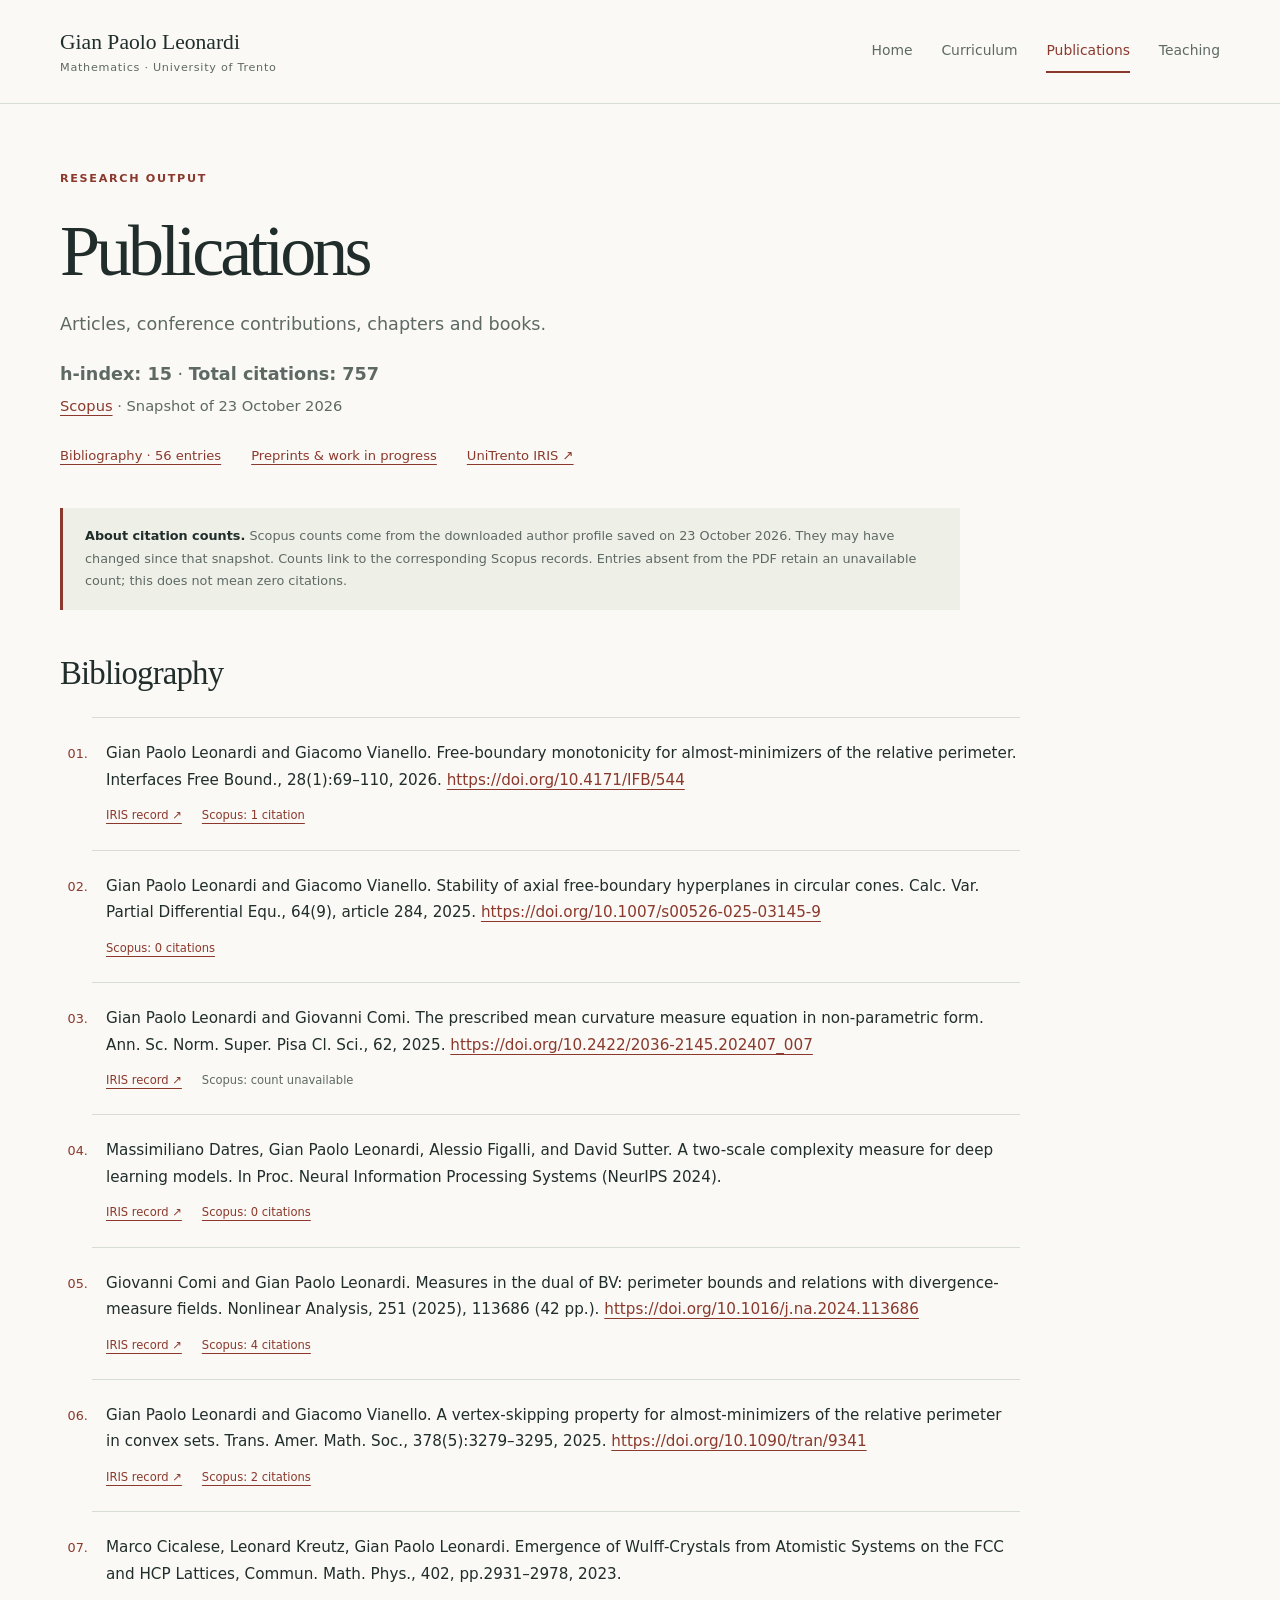
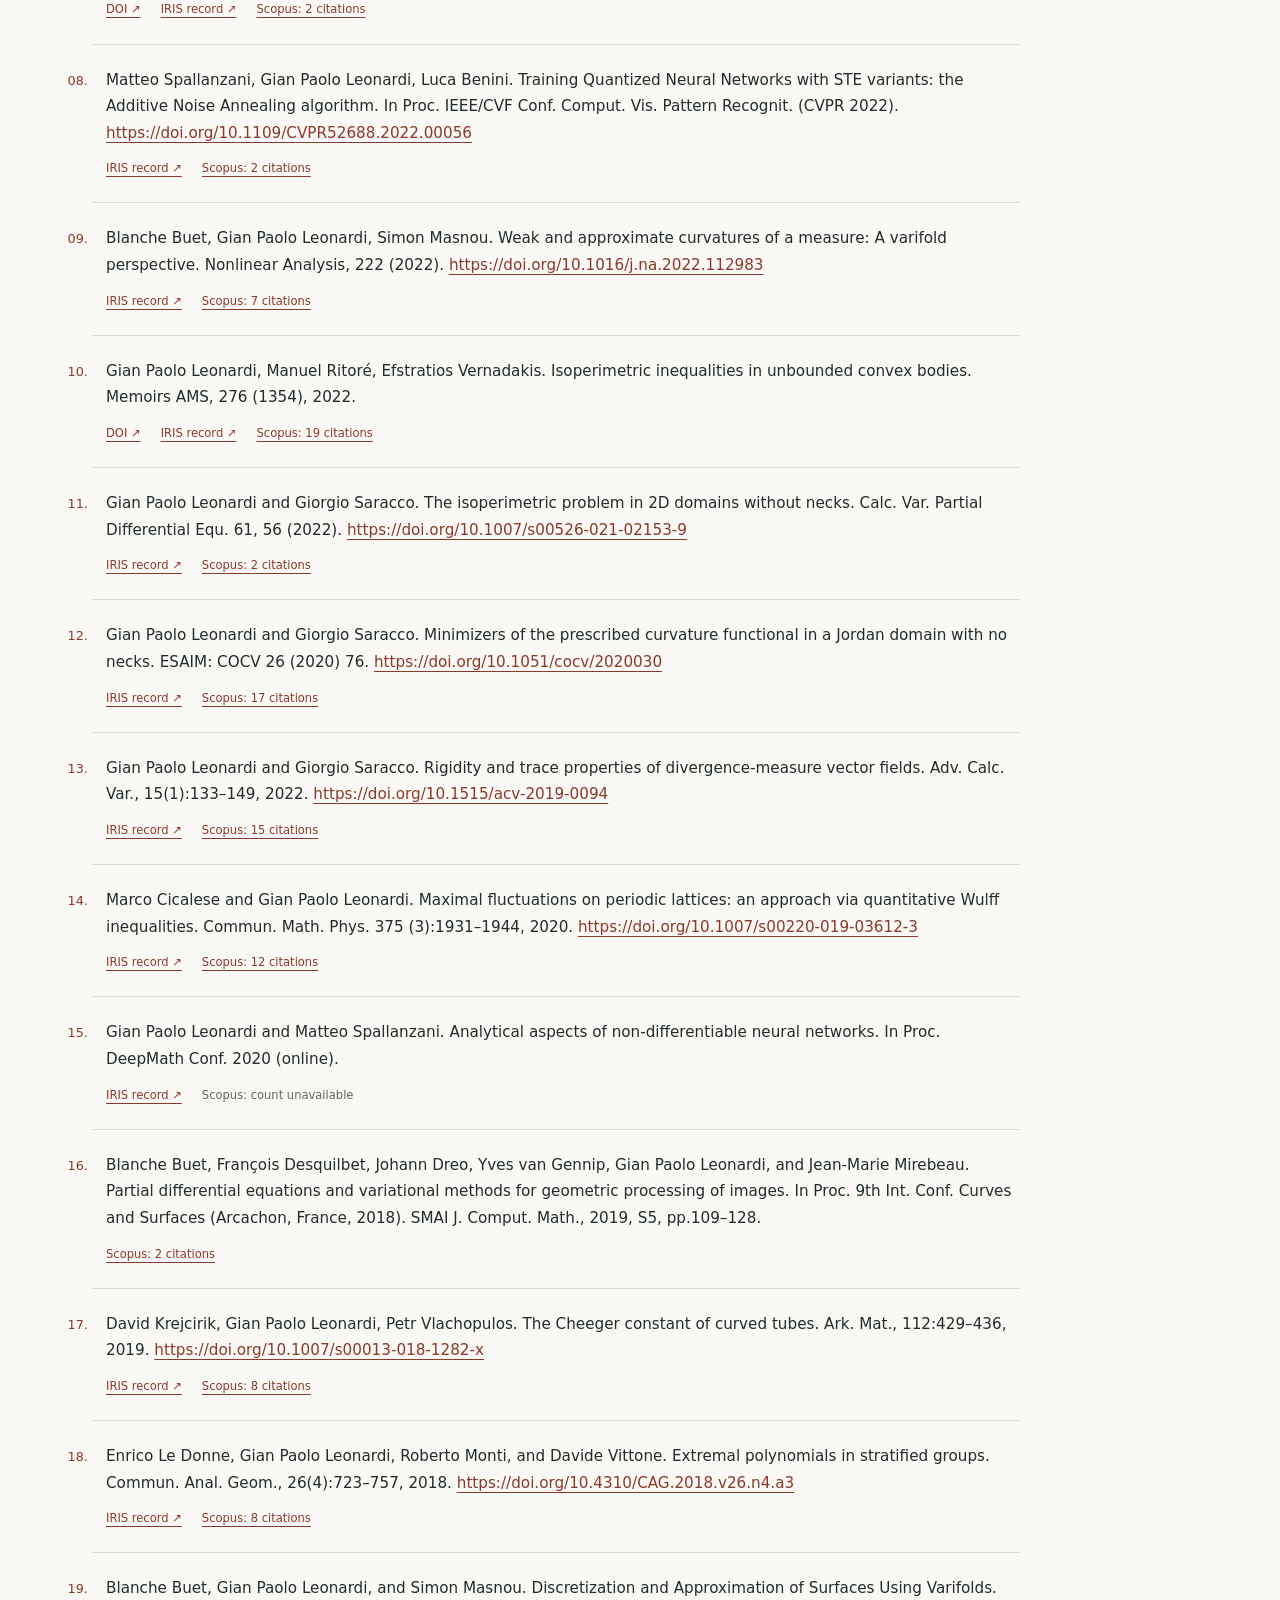
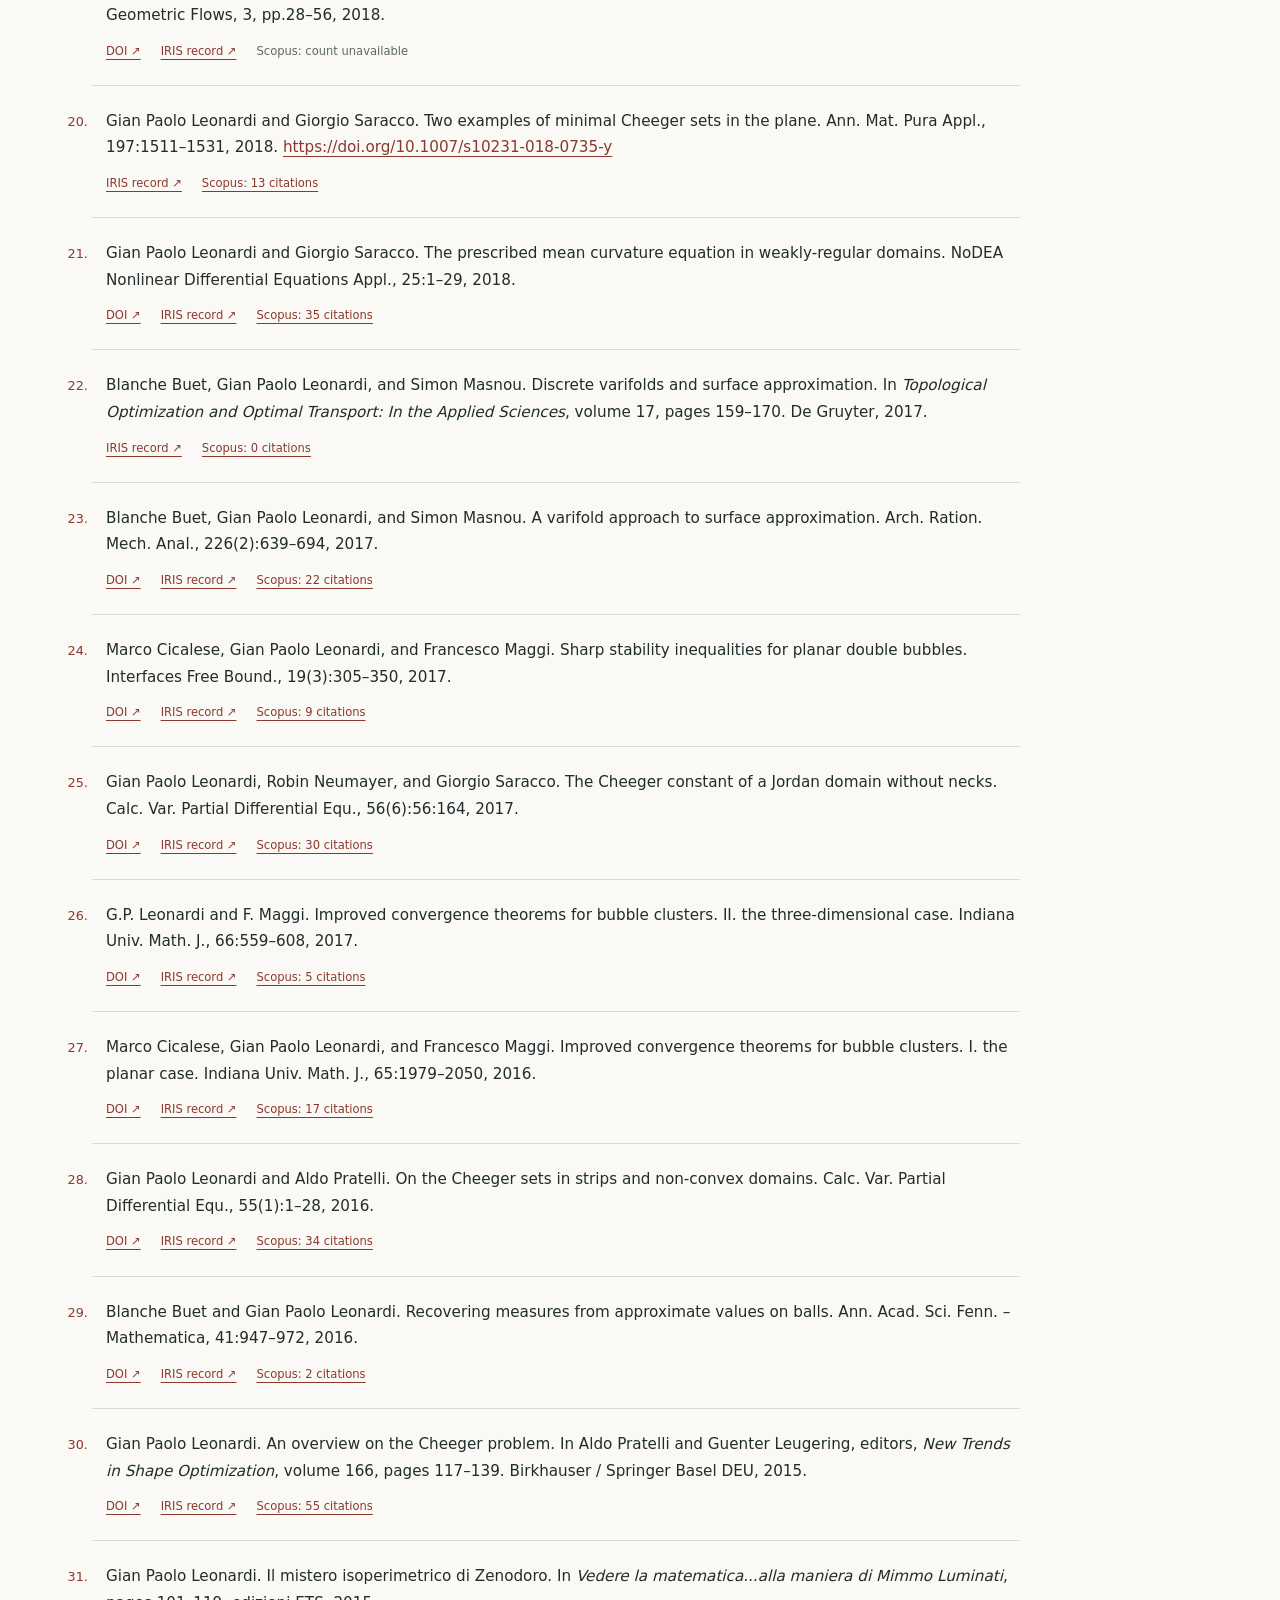
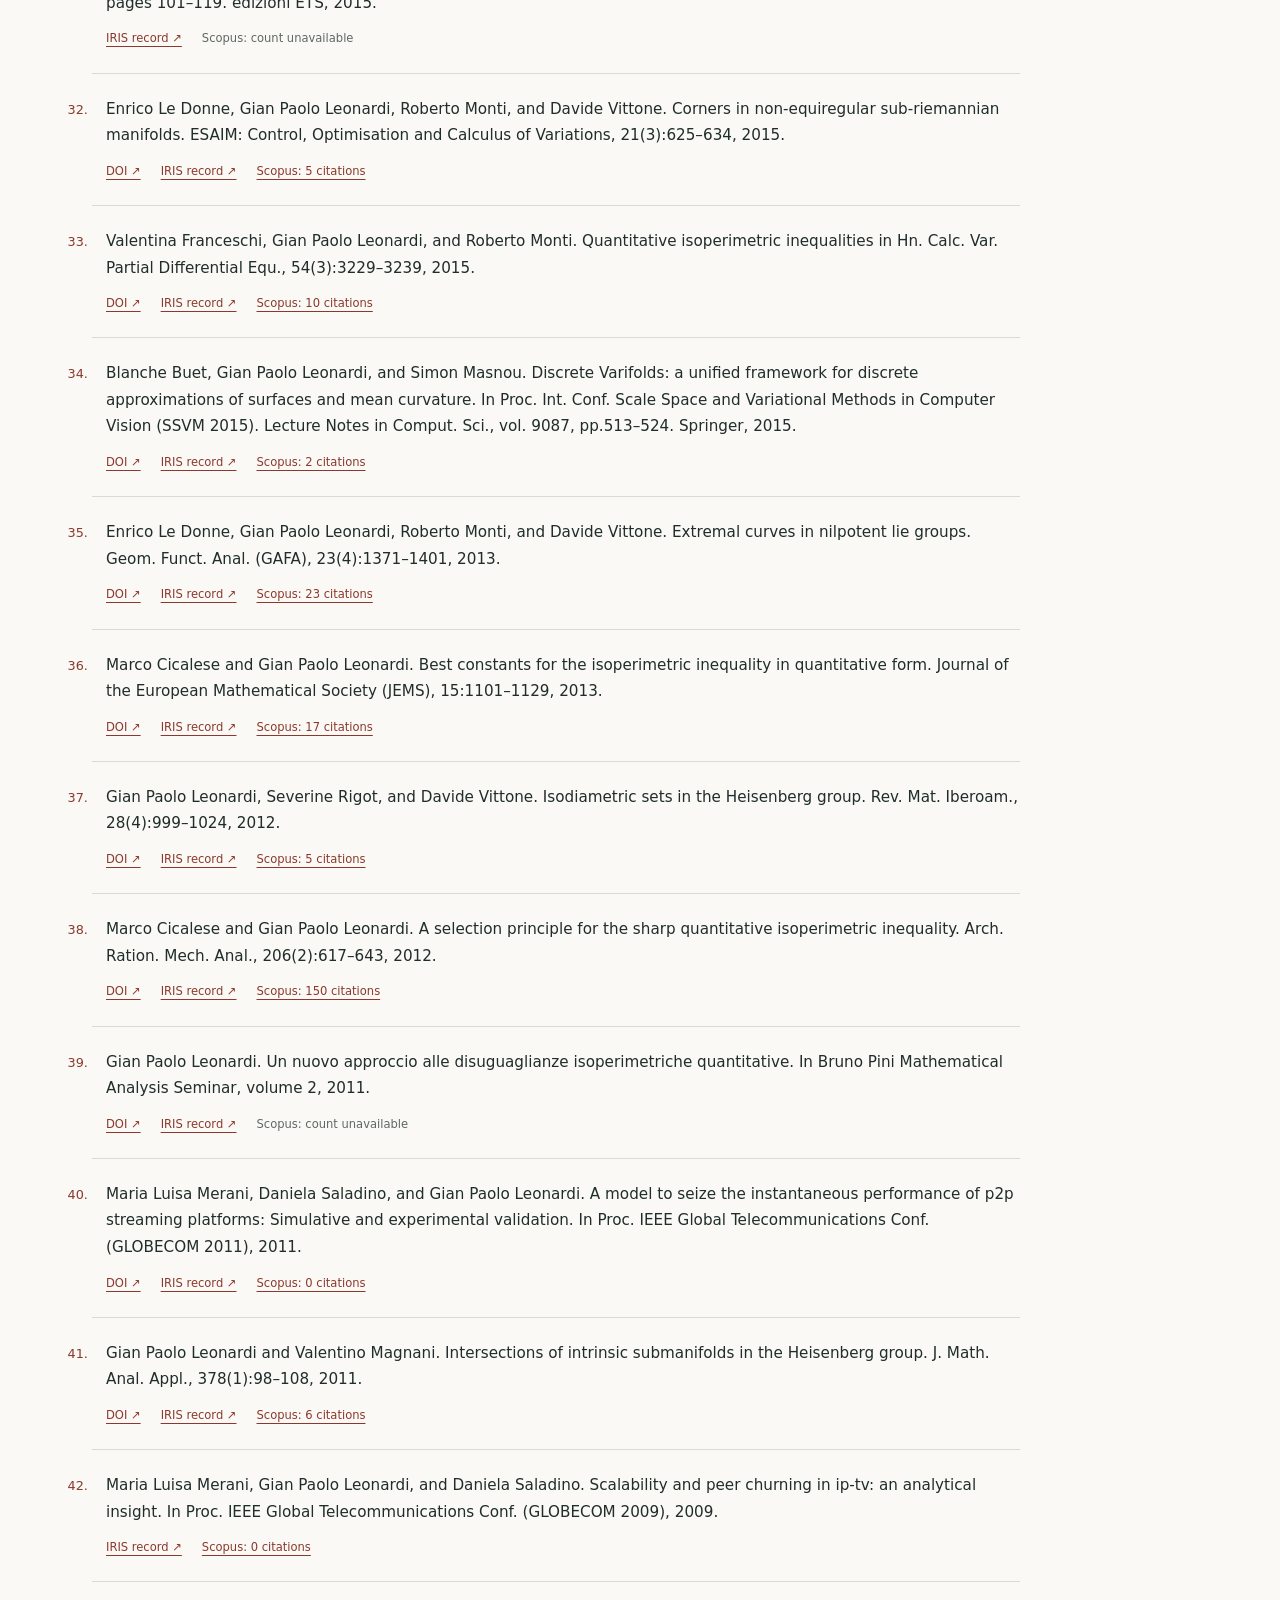
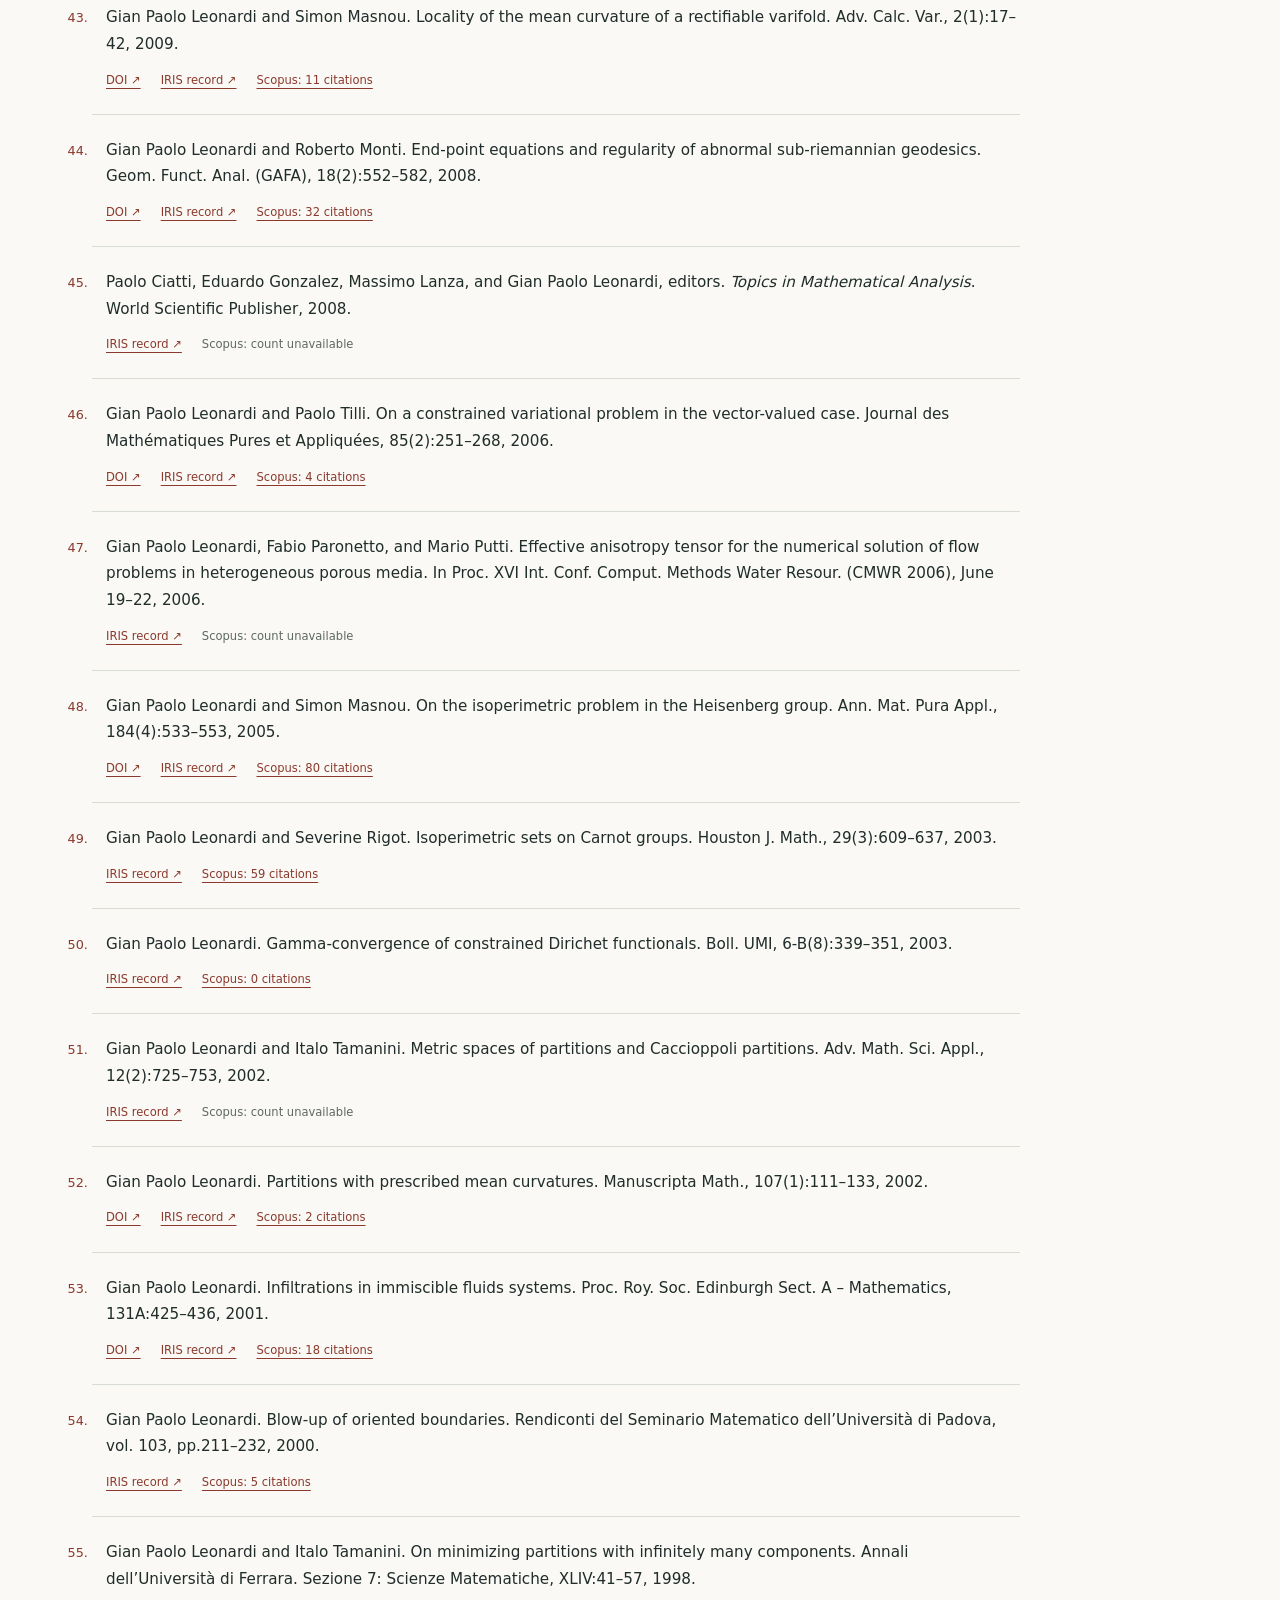
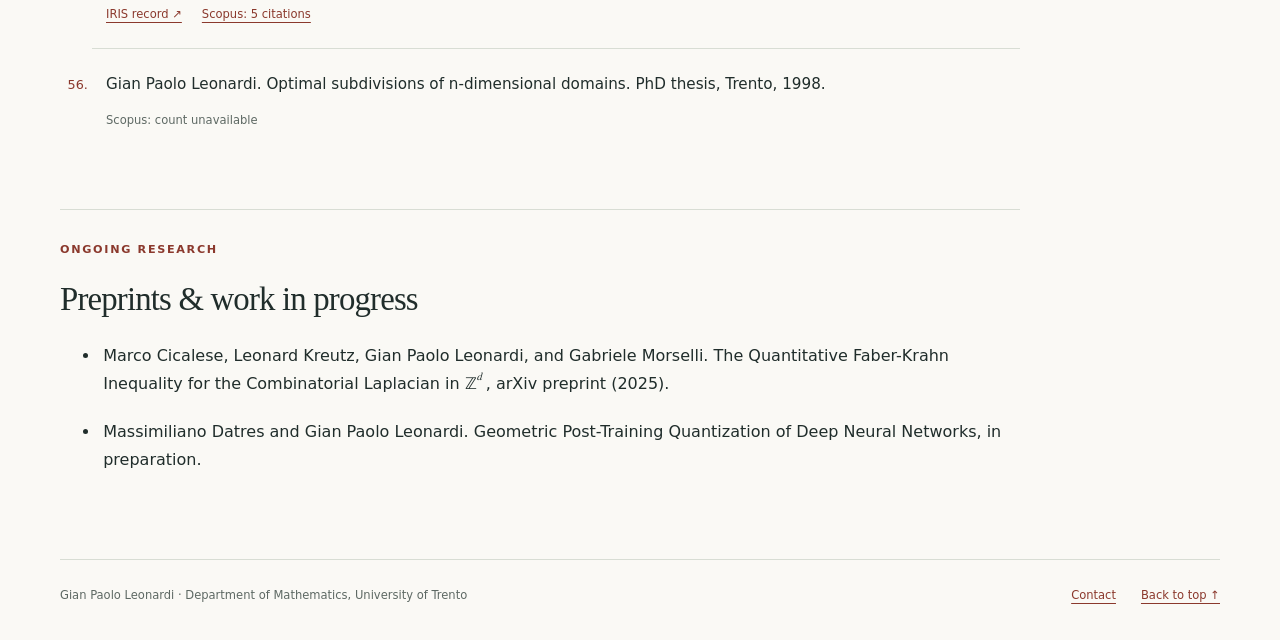
==== publications.html @ ac0cd61b "Publish personal website" ====
<!DOCTYPE html>
<!-- Generated by scripts/generate_publications.py; edit data/publications.json or templates/publications.html. -->
<html lang="en">
<head>
  <meta charset="utf-8">
  <meta name="viewport" content="width=device-width, initial-scale=1">
  <meta name="description" content="Publications and preprints by Gian Paolo Leonardi, with DOI links and the Scopus citation snapshot of 23 October 2026.">
  <meta name="author" content="Gian Paolo Leonardi">
  <meta name="color-scheme" content="light">
  <title>Publications · Gian Paolo Leonardi</title>
  <link rel="stylesheet" href="styles.css">
</head>
<body>
<a class="skip-link" href="#main">Skip to content</a>
<header class="site-header"><div class="container header-inner">
  <a class="wordmark" href="index.html">Gian Paolo Leonardi<span>Mathematics · University of Trento</span></a>
  <nav aria-label="Main navigation"><a href="index.html">Home</a><a href="curriculum.html">Curriculum</a><a href="publications.html" aria-current="page">Publications</a><a href="teaching.html">Teaching</a></nav>
</div></header>
<main id="main" class="container">
<div class="page-heading"><p class="eyebrow">Research output</p><h1>Publications</h1><p class="lede">Articles, conference contributions, chapters and books.</p>
<p class="lede"><strong>h-index: 15</strong> · <strong>Total citations: 757</strong><br><small><a href="https://www.scopus.com/authid/detail.uri?authorId=7005264399">Scopus</a> · Snapshot of 23 October 2026</small></p>
<div class="inline-links"><a href="#bibliography">Bibliography · 56 entries</a><a href="#preprints">Preprints &amp; work in progress</a><a href="https://iris.unitn.it/cris/rp/rp02219">UniTrento IRIS ↗</a></div></div>
<aside class="source-note"><strong>About citation counts.</strong> Scopus counts come from the downloaded author profile saved on 23 October 2026. They may have changed since that snapshot. Counts link to the corresponding Scopus records. Entries absent from the PDF retain an unavailable count; this does not mean zero citations. 
<!--  <a href="data/publications.json" download>Download the publication archive</a> · <a href="data/scopus_author_7005264399_2026-10-23.json" download>Scopus source archive</a>.-->
</aside>
<section id="bibliography" aria-labelledby="bibliography-title"><h2 id="bibliography-title">Bibliography</h2><ol class="publications">
<li id="publication-1"><p>Gian Paolo Leonardi and Giacomo Vianello. Free-boundary monotonicity for almost-minimizers of the relative perimeter. Interfaces Free Bound., 28(1):69–110, 2026. <a href="https://doi.org/10.4171/IFB/544" class="uri">https://doi.org/10.4171/IFB/544</a></p>
<div class="publication-meta"><a href="https://iris.unitn.it/handle/11572/476597">IRIS record ↗</a> <a href="https://www.scopus.com/pages/publications/105051753095?origin=resultslist" title="Scopus: 1 citation · Scopus PDF snapshot 23 October 2026">Scopus: 1 citation</a></div></li>
<li id="publication-56"><p>Gian Paolo Leonardi and Giacomo Vianello. Stability of axial free-boundary hyperplanes in circular cones. Calc. Var. Partial Differential Equ., 64(9), article 284, 2025. <a href="https://doi.org/10.1007/s00526-025-03145-9" class="uri">https://doi.org/10.1007/s00526-025-03145-9</a></p>
<div class="publication-meta"><a href="https://www.scopus.com/pages/publications/105018685605?origin=resultslist" title="Scopus: 0 citations · Scopus PDF snapshot 23 October 2026">Scopus: 0 citations</a></div></li>
<li id="publication-2"><p>Gian Paolo Leonardi and Giovanni Comi. The prescribed mean curvature measure equation in non-parametric form. Ann. Sc. Norm. Super. Pisa Cl. Sci., 62, 2025. <a href="https://doi.org/10.2422/2036-2145.202407_007" class="uri">https://doi.org/10.2422/2036-2145.202407_007</a></p>
<div class="publication-meta"><a href="https://iris.unitn.it/handle/11572/476595">IRIS record ↗</a> <span title="Scopus: count unavailable · Not listed in the Scopus PDF snapshot of 23 October 2026">Scopus: count unavailable</span></div></li>
<li id="publication-3"><p>Massimiliano Datres, Gian Paolo Leonardi, Alessio Figalli, and David Sutter. A two-scale complexity measure for deep learning models. In Proc. Neural Information Processing Systems (NeurIPS 2024).</p>
<div class="publication-meta"><a href="https://iris.unitn.it/handle/11572/454511">IRIS record ↗</a> <a href="https://www.scopus.com/pages/publications/105000499052?origin=resultslist" title="Scopus: 0 citations · Scopus PDF snapshot 23 October 2026">Scopus: 0 citations</a></div></li>
<li id="publication-4"><p>Giovanni Comi and Gian Paolo Leonardi. Measures in the dual of BV: perimeter bounds and relations with divergence-measure fields. Nonlinear Analysis, 251 (2025), 113686 (42 pp.). <a href="https://doi.org/10.1016/j.na.2024.113686" class="uri">https://doi.org/10.1016/j.na.2024.113686</a></p>
<div class="publication-meta"><a href="https://iris.unitn.it/handle/11572/467555">IRIS record ↗</a> <a href="https://www.scopus.com/pages/publications/85208091529?origin=resultslist" title="Scopus: 4 citations · Scopus PDF snapshot 23 October 2026">Scopus: 4 citations</a></div></li>
<li id="publication-5"><p>Gian Paolo Leonardi and Giacomo Vianello. A vertex-skipping property for almost-minimizers of the relative perimeter in convex sets. Trans. Amer. Math. Soc., 378(5):3279–3295, 2025. <a href="https://doi.org/10.1090/tran/9341" class="uri">https://doi.org/10.1090/tran/9341</a></p>
<div class="publication-meta"><a href="https://iris.unitn.it/handle/11572/441631">IRIS record ↗</a> <a href="https://www.scopus.com/pages/publications/105005767044?origin=resultslist" title="Scopus: 2 citations · Scopus PDF snapshot 23 October 2026">Scopus: 2 citations</a></div></li>
<li id="publication-6"><p>Marco Cicalese, Leonard Kreutz, Gian Paolo Leonardi. Emergence of Wulff-Crystals from Atomistic Systems on the FCC and HCP Lattices, Commun. Math. Phys., 402, pp.2931–2978, 2023.</p>
<div class="publication-meta"><a href="https://doi.org/10.1007/s00220-023-04788-5">DOI ↗</a> <a href="https://iris.unitn.it/handle/11572/395629">IRIS record ↗</a> <a href="https://www.scopus.com/pages/publications/85164349734?origin=resultslist" title="Scopus: 2 citations · Scopus PDF snapshot 23 October 2026">Scopus: 2 citations</a></div></li>
<li id="publication-7"><p>Matteo Spallanzani, Gian Paolo Leonardi, Luca Benini. Training Quantized Neural Networks with STE variants: the Additive Noise Annealing algorithm. In Proc. IEEE/CVF Conf. Comput. Vis. Pattern Recognit. (CVPR 2022). <a href="https://doi.org/10.1109/CVPR52688.2022.00056" class="uri">https://doi.org/10.1109/CVPR52688.2022.00056</a></p>
<div class="publication-meta"><a href="https://iris.unitn.it/handle/11572/400932">IRIS record ↗</a> <a href="https://www.scopus.com/pages/publications/85143503463?origin=resultslist" title="Scopus: 2 citations · Scopus PDF snapshot 23 October 2026">Scopus: 2 citations</a></div></li>
<li id="publication-8"><p>Blanche Buet, Gian Paolo Leonardi, Simon Masnou. Weak and approximate curvatures of a measure: A varifold perspective. Nonlinear Analysis, 222 (2022). <a href="https://doi.org/10.1016/j.na.2022.112983" class="uri">https://doi.org/10.1016/j.na.2022.112983</a></p>
<div class="publication-meta"><a href="https://iris.unitn.it/handle/11572/356901">IRIS record ↗</a> <a href="https://www.scopus.com/pages/publications/85131137603?origin=resultslist" title="Scopus: 7 citations · Scopus PDF snapshot 23 October 2026">Scopus: 7 citations</a></div></li>
<li id="publication-9"><p>Gian Paolo Leonardi, Manuel Ritoré, Efstratios Vernadakis. Isoperimetric inequalities in unbounded convex bodies. Memoirs AMS, 276 (1354), 2022.</p>
<div class="publication-meta"><a href="https://doi.org/10.1090/memo/1354">DOI ↗</a> <a href="https://iris.unitn.it/handle/11572/236294">IRIS record ↗</a> <a href="https://www.scopus.com/pages/publications/85127949389?origin=resultslist" title="Scopus: 19 citations · Scopus PDF snapshot 23 October 2026">Scopus: 19 citations</a></div></li>
<li id="publication-10"><p>Gian Paolo Leonardi and Giorgio Saracco. The isoperimetric problem in 2D domains without necks. Calc. Var. Partial Differential Equ. 61, 56 (2022). <a href="https://doi.org/10.1007/s00526-021-02153-9" class="uri">https://doi.org/10.1007/s00526-021-02153-9</a></p>
<div class="publication-meta"><a href="https://iris.unitn.it/handle/11572/330554">IRIS record ↗</a> <a href="https://www.scopus.com/pages/publications/85124415489?origin=resultslist" title="Scopus: 2 citations · Scopus PDF snapshot 23 October 2026">Scopus: 2 citations</a></div></li>
<li id="publication-11"><p>Gian Paolo Leonardi and Giorgio Saracco. Minimizers of the prescribed curvature functional in a Jordan domain with no necks. ESAIM: COCV 26 (2020) 76. <a href="https://doi.org/10.1051/cocv/2020030" class="uri">https://doi.org/10.1051/cocv/2020030</a></p>
<div class="publication-meta"><a href="https://iris.unitn.it/handle/11572/279463">IRIS record ↗</a> <a href="https://www.scopus.com/pages/publications/85095601932?origin=resultslist" title="Scopus: 17 citations · Scopus PDF snapshot 23 October 2026">Scopus: 17 citations</a></div></li>
<li id="publication-12"><p>Gian Paolo Leonardi and Giorgio Saracco. Rigidity and trace properties of divergence-measure vector fields. Adv. Calc. Var., 15(1):133–149, 2022. <a href="https://doi.org/10.1515/acv-2019-0094" class="uri">https://doi.org/10.1515/acv-2019-0094</a></p>
<div class="publication-meta"><a href="https://iris.unitn.it/handle/11572/279461">IRIS record ↗</a> <a href="https://www.scopus.com/pages/publications/85143842322?origin=resultslist" title="Scopus: 15 citations · Scopus PDF snapshot 23 October 2026">Scopus: 15 citations</a></div></li>
<li id="publication-13"><p>Marco Cicalese and Gian Paolo Leonardi. Maximal fluctuations on periodic lattices: an approach via quantitative Wulff inequalities. Commun. Math. Phys. 375 (3):1931–1944, 2020. <a href="https://doi.org/10.1007/s00220-019-03612-3" class="uri">https://doi.org/10.1007/s00220-019-03612-3</a></p>
<div class="publication-meta"><a href="https://iris.unitn.it/handle/11572/236296">IRIS record ↗</a> <a href="https://www.scopus.com/pages/publications/85074861541?origin=resultslist" title="Scopus: 12 citations · Scopus PDF snapshot 23 October 2026">Scopus: 12 citations</a></div></li>
<li id="publication-14"><p>Gian Paolo Leonardi and Matteo Spallanzani. Analytical aspects of non-differentiable neural networks. In Proc. DeepMath Conf. 2020 (online).</p>
<div class="publication-meta"><a href="https://iris.unitn.it/handle/11572/279465">IRIS record ↗</a> <span title="Scopus: count unavailable · Not listed in the Scopus PDF snapshot of 23 October 2026">Scopus: count unavailable</span></div></li>
<li id="publication-15"><p>Blanche Buet, François Desquilbet, Johann Dreo, Yves van Gennip, Gian Paolo Leonardi, and Jean-Marie Mirebeau. Partial differential equations and variational methods for geometric processing of images. In Proc. 9th Int. Conf. Curves and Surfaces (Arcachon, France, 2018). SMAI J. Comput. Math., 2019, S5, pp.109–128.</p>
<div class="publication-meta"><a href="https://www.scopus.com/pages/publications/85128824620?origin=resultslist" title="Scopus: 2 citations · Scopus PDF snapshot 23 October 2026">Scopus: 2 citations</a></div></li>
<li id="publication-16"><p>David Krejcirik, Gian Paolo Leonardi, Petr Vlachopulos. The Cheeger constant of curved tubes. Ark. Mat., 112:429–436, 2019. <a href="https://doi.org/10.1007/s00013-018-1282-x" class="uri">https://doi.org/10.1007/s00013-018-1282-x</a></p>
<div class="publication-meta"><a href="https://iris.unitn.it/handle/11572/225055">IRIS record ↗</a> <a href="https://www.scopus.com/pages/publications/85060355065?origin=resultslist" title="Scopus: 8 citations · Scopus PDF snapshot 23 October 2026">Scopus: 8 citations</a></div></li>
<li id="publication-17"><p>Enrico Le Donne, Gian Paolo Leonardi, Roberto Monti, and Davide Vittone. Extremal polynomials in stratified groups. Commun. Anal. Geom., 26(4):723–757, 2018. <a href="https://doi.org/10.4310/CAG.2018.v26.n4.a3" class="uri">https://doi.org/10.4310/CAG.2018.v26.n4.a3</a></p>
<div class="publication-meta"><a href="https://iris.unitn.it/handle/11572/228712">IRIS record ↗</a> <a href="https://www.scopus.com/pages/publications/85054173522?origin=resultslist" title="Scopus: 8 citations · Scopus PDF snapshot 23 October 2026">Scopus: 8 citations</a></div></li>
<li id="publication-18"><p>Blanche Buet, Gian Paolo Leonardi, and Simon Masnou. Discretization and Approximation of Surfaces Using Varifolds. Geometric Flows, 3, pp.28–56, 2018.</p>
<div class="publication-meta"><a href="https://doi.org/10.1515/geofl-2018-0004">DOI ↗</a> <a href="https://iris.unitn.it/handle/11572/228732">IRIS record ↗</a> <span title="Scopus: count unavailable · Not listed in the Scopus PDF snapshot of 23 October 2026">Scopus: count unavailable</span></div></li>
<li id="publication-19"><p>Gian Paolo Leonardi and Giorgio Saracco. Two examples of minimal Cheeger sets in the plane. Ann. Mat. Pura Appl., 197:1511–1531, 2018. <a href="https://doi.org/10.1007/s10231-018-0735-y" class="uri">https://doi.org/10.1007/s10231-018-0735-y</a></p>
<div class="publication-meta"><a href="https://iris.unitn.it/handle/11572/228722">IRIS record ↗</a> <a href="https://www.scopus.com/pages/publications/85042492653?origin=resultslist" title="Scopus: 13 citations · Scopus PDF snapshot 23 October 2026">Scopus: 13 citations</a></div></li>
<li id="publication-20"><p>Gian Paolo Leonardi and Giorgio Saracco. The prescribed mean curvature equation in weakly-regular domains. NoDEA Nonlinear Differential Equations Appl., 25:1–29, 2018.</p>
<div class="publication-meta"><a href="https://doi.org/10.1007/s00030-018-0500-3">DOI ↗</a> <a href="https://iris.unitn.it/handle/11572/226749">IRIS record ↗</a> <a href="https://www.scopus.com/pages/publications/85042488437?origin=resultslist" title="Scopus: 35 citations · Scopus PDF snapshot 23 October 2026">Scopus: 35 citations</a></div></li>
<li id="publication-21"><p>Blanche Buet, Gian Paolo Leonardi, and Simon Masnou. Discrete varifolds and surface approximation. In <em>Topological Optimization and Optimal Transport: In the Applied Sciences</em>, volume 17, pages 159–170. De Gruyter, 2017.</p>
<div class="publication-meta"><a href="https://iris.unitn.it/handle/11572/229225">IRIS record ↗</a> <a href="https://www.scopus.com/pages/publications/85140660319?origin=resultslist" title="Scopus: 0 citations · Scopus PDF snapshot 23 October 2026">Scopus: 0 citations</a></div></li>
<li id="publication-22"><p>Blanche Buet, Gian Paolo Leonardi, and Simon Masnou. A varifold approach to surface approximation. Arch. Ration. Mech. Anal., 226(2):639–694, 2017.</p>
<div class="publication-meta"><a href="https://doi.org/10.1007/s00205-017-1141-0">DOI ↗</a> <a href="https://iris.unitn.it/handle/11572/228728">IRIS record ↗</a> <a href="https://www.scopus.com/pages/publications/85021258284?origin=resultslist" title="Scopus: 22 citations · Scopus PDF snapshot 23 October 2026">Scopus: 22 citations</a></div></li>
<li id="publication-23"><p>Marco Cicalese, Gian Paolo Leonardi, and Francesco Maggi. Sharp stability inequalities for planar double bubbles. Interfaces Free Bound., 19(3):305–350, 2017.</p>
<div class="publication-meta"><a href="https://doi.org/10.4171/IFB/384">DOI ↗</a> <a href="https://iris.unitn.it/handle/11572/229154">IRIS record ↗</a> <a href="https://www.scopus.com/pages/publications/85031503946?origin=resultslist" title="Scopus: 9 citations · Scopus PDF snapshot 23 October 2026">Scopus: 9 citations</a></div></li>
<li id="publication-24"><p>Gian Paolo Leonardi, Robin Neumayer, and Giorgio Saracco. The Cheeger constant of a Jordan domain without necks. Calc. Var. Partial Differential Equ., 56(6):56:164, 2017.</p>
<div class="publication-meta"><a href="https://doi.org/10.1007/s00526-017-1263-0">DOI ↗</a> <a href="https://iris.unitn.it/handle/11572/228716">IRIS record ↗</a> <a href="https://www.scopus.com/pages/publications/85032983291?origin=resultslist" title="Scopus: 30 citations · Scopus PDF snapshot 23 October 2026">Scopus: 30 citations</a></div></li>
<li id="publication-25"><p>G.P. Leonardi and F. Maggi. Improved convergence theorems for bubble clusters. II. the three-dimensional case. Indiana Univ. Math. J., 66:559–608, 2017.</p>
<div class="publication-meta"><a href="https://doi.org/10.1512/iumj.2017.66.6016">DOI ↗</a> <a href="https://iris.unitn.it/handle/11572/225798">IRIS record ↗</a> <a href="https://www.scopus.com/pages/publications/85027961655?origin=resultslist" title="Scopus: 5 citations · Scopus PDF snapshot 23 October 2026">Scopus: 5 citations</a></div></li>
<li id="publication-26"><p>Marco Cicalese, Gian Paolo Leonardi, and Francesco Maggi. Improved convergence theorems for bubble clusters. I. the planar case. Indiana Univ. Math. J., 65:1979–2050, 2016.</p>
<div class="publication-meta"><a href="https://doi.org/10.1512/iumj.2016.65.5932">DOI ↗</a> <a href="https://iris.unitn.it/handle/11572/228714">IRIS record ↗</a> <a href="https://www.scopus.com/pages/publications/85004008308?origin=resultslist" title="Scopus: 17 citations · Scopus PDF snapshot 23 October 2026">Scopus: 17 citations</a></div></li>
<li id="publication-27"><p>Gian Paolo Leonardi and Aldo Pratelli. On the Cheeger sets in strips and non-convex domains. Calc. Var. Partial Differential Equ., 55(1):1–28, 2016.</p>
<div class="publication-meta"><a href="https://doi.org/10.1007/s00526-016-0953-3">DOI ↗</a> <a href="https://iris.unitn.it/handle/11572/229198">IRIS record ↗</a> <a href="https://www.scopus.com/pages/publications/84955460893?origin=resultslist" title="Scopus: 34 citations · Scopus PDF snapshot 23 October 2026">Scopus: 34 citations</a></div></li>
<li id="publication-28"><p>Blanche Buet and Gian Paolo Leonardi. Recovering measures from approximate values on balls. Ann. Acad. Sci. Fenn. – Mathematica, 41:947–972, 2016.</p>
<div class="publication-meta"><a href="https://doi.org/10.5186/aasfm.2016.4160">DOI ↗</a> <a href="https://iris.unitn.it/handle/11572/229164">IRIS record ↗</a> <a href="https://www.scopus.com/pages/publications/84997335278?origin=resultslist" title="Scopus: 2 citations · Scopus PDF snapshot 23 October 2026">Scopus: 2 citations</a></div></li>
<li id="publication-29"><p>Gian Paolo Leonardi. An overview on the Cheeger problem. In Aldo Pratelli and Guenter Leugering, editors, <em>New Trends in Shape Optimization</em>, volume 166, pages 117–139. Birkhauser / Springer Basel DEU, 2015.</p>
<div class="publication-meta"><a href="https://doi.org/10.1007/978-3-319-17563-8_6">DOI ↗</a> <a href="https://iris.unitn.it/handle/11572/229192">IRIS record ↗</a> <a href="https://www.scopus.com/pages/publications/85032953791?origin=resultslist" title="Scopus: 55 citations · Scopus PDF snapshot 23 October 2026">Scopus: 55 citations</a></div></li>
<li id="publication-30"><p>Gian Paolo Leonardi. Il mistero isoperimetrico di Zenodoro. In <em>Vedere la matematica...alla maniera di Mimmo Luminati</em>, pages 101–119. edizioni ETS, 2015.</p>
<div class="publication-meta"><a href="https://iris.unitn.it/handle/11572/229227">IRIS record ↗</a> <span title="Scopus: count unavailable · Not listed in the Scopus PDF snapshot of 23 October 2026">Scopus: count unavailable</span></div></li>
<li id="publication-31"><p>Enrico Le Donne, Gian Paolo Leonardi, Roberto Monti, and Davide Vittone. Corners in non-equiregular sub-riemannian manifolds. ESAIM: Control, Optimisation and Calculus of Variations, 21(3):625–634, 2015.</p>
<div class="publication-meta"><a href="https://doi.org/10.1051/cocv/2014041">DOI ↗</a> <a href="https://iris.unitn.it/handle/11572/229158">IRIS record ↗</a> <a href="https://www.scopus.com/pages/publications/84930895293?origin=resultslist" title="Scopus: 5 citations · Scopus PDF snapshot 23 October 2026">Scopus: 5 citations</a></div></li>
<li id="publication-32"><p>Valentina Franceschi, Gian Paolo Leonardi, and Roberto Monti. Quantitative isoperimetric inequalities in Hn. Calc. Var. Partial Differential Equ., 54(3):3229–3239, 2015.</p>
<div class="publication-meta"><a href="https://doi.org/10.1007/s00526-015-0899-x">DOI ↗</a> <a href="https://iris.unitn.it/handle/11572/229160">IRIS record ↗</a> <a href="https://www.scopus.com/pages/publications/84944329639?origin=resultslist" title="Scopus: 10 citations · Scopus PDF snapshot 23 October 2026">Scopus: 10 citations</a></div></li>
<li id="publication-33"><p>Blanche Buet, Gian Paolo Leonardi, and Simon Masnou. Discrete Varifolds: a unified framework for discrete approximations of surfaces and mean curvature. In Proc. Int. Conf. Scale Space and Variational Methods in Computer Vision (SSVM 2015). Lecture Notes in Comput. Sci., vol. 9087, pp.513–524. Springer, 2015.</p>
<div class="publication-meta"><a href="https://doi.org/10.1007/978-3-319-18461-6_41">DOI ↗</a> <a href="https://iris.unitn.it/handle/11572/229200">IRIS record ↗</a> <a href="https://www.scopus.com/pages/publications/84931032099?origin=resultslist" title="Scopus: 2 citations · Scopus PDF snapshot 23 October 2026">Scopus: 2 citations</a></div></li>
<li id="publication-34"><p>Enrico Le Donne, Gian Paolo Leonardi, Roberto Monti, and Davide Vittone. Extremal curves in nilpotent lie groups. Geom. Funct. Anal. (GAFA), 23(4):1371–1401, 2013.</p>
<div class="publication-meta"><a href="https://doi.org/10.1007/s00039-013-0226-7">DOI ↗</a> <a href="https://iris.unitn.it/handle/11572/229166">IRIS record ↗</a> <a href="https://www.scopus.com/pages/publications/84880513060?origin=resultslist" title="Scopus: 23 citations · Scopus PDF snapshot 23 October 2026">Scopus: 23 citations</a></div></li>
<li id="publication-35"><p>Marco Cicalese and Gian Paolo Leonardi. Best constants for the isoperimetric inequality in quantitative form. Journal of the European Mathematical Society (JEMS), 15:1101–1129, 2013.</p>
<div class="publication-meta"><a href="https://doi.org/10.4171/JEMS/387">DOI ↗</a> <a href="https://iris.unitn.it/handle/11572/228724">IRIS record ↗</a> <a href="https://www.scopus.com/pages/publications/84877280604?origin=resultslist" title="Scopus: 17 citations · Scopus PDF snapshot 23 October 2026">Scopus: 17 citations</a></div></li>
<li id="publication-36"><p>Gian Paolo Leonardi, Severine Rigot, and Davide Vittone. Isodiametric sets in the Heisenberg group. Rev. Mat. Iberoam., 28(4):999–1024, 2012.</p>
<div class="publication-meta"><a href="https://doi.org/10.4171/rmi/700">DOI ↗</a> <a href="https://iris.unitn.it/handle/11572/228720">IRIS record ↗</a> <a href="https://www.scopus.com/pages/publications/84876791477?origin=resultslist" title="Scopus: 5 citations · Scopus PDF snapshot 23 October 2026">Scopus: 5 citations</a></div></li>
<li id="publication-37"><p>Marco Cicalese and Gian Paolo Leonardi. A selection principle for the sharp quantitative isoperimetric inequality. Arch. Ration. Mech. Anal., 206(2):617–643, 2012.</p>
<div class="publication-meta"><a href="https://doi.org/10.1007/s00205-012-0544-1">DOI ↗</a> <a href="https://iris.unitn.it/handle/11572/229221">IRIS record ↗</a> <a href="https://www.scopus.com/pages/publications/84870349151?origin=resultslist" title="Scopus: 150 citations · Scopus PDF snapshot 23 October 2026">Scopus: 150 citations</a></div></li>
<li id="publication-38"><p>Gian Paolo Leonardi. Un nuovo approccio alle disuguaglianze isoperimetriche quantitative. In Bruno Pini Mathematical Analysis Seminar, volume 2, 2011.</p>
<div class="publication-meta"><a href="https://doi.org/10.6092/issn.2240-2829/2671">DOI ↗</a> <a href="https://iris.unitn.it/handle/11572/229194">IRIS record ↗</a> <span title="Scopus: count unavailable · Not listed in the Scopus PDF snapshot of 23 October 2026">Scopus: count unavailable</span></div></li>
<li id="publication-39"><p>Maria Luisa Merani, Daniela Saladino, and Gian Paolo Leonardi. A model to seize the instantaneous performance of p2p streaming platforms: Simulative and experimental validation. In Proc. IEEE Global Telecommunications Conf. (GLOBECOM 2011), 2011.</p>
<div class="publication-meta"><a href="https://doi.org/10.1109/GLOCOM.2011.6133808">DOI ↗</a> <a href="https://iris.unitn.it/handle/11572/229223">IRIS record ↗</a> <a href="https://www.scopus.com/pages/publications/84857198902?origin=resultslist" title="Scopus: 0 citations · Scopus PDF snapshot 23 October 2026">Scopus: 0 citations</a></div></li>
<li id="publication-40"><p>Gian Paolo Leonardi and Valentino Magnani. Intersections of intrinsic submanifolds in the Heisenberg group. J. Math. Anal. Appl., 378(1):98–108, 2011.</p>
<div class="publication-meta"><a href="https://doi.org/10.1016/j.jmaa.2010.12.052">DOI ↗</a> <a href="https://iris.unitn.it/handle/11572/229162">IRIS record ↗</a> <a href="https://www.scopus.com/pages/publications/79551682514?origin=resultslist" title="Scopus: 6 citations · Scopus PDF snapshot 23 October 2026">Scopus: 6 citations</a></div></li>
<li id="publication-41"><p>Maria Luisa Merani, Gian Paolo Leonardi, and Daniela Saladino. Scalability and peer churning in ip-tv: an analytical insight. In Proc. IEEE Global Telecommunications Conf. (GLOBECOM 2009), 2009.</p>
<div class="publication-meta"><a href="https://iris.unitn.it/handle/11572/229196">IRIS record ↗</a> <a href="https://www.scopus.com/pages/publications/77951543900?origin=resultslist" title="Scopus: 0 citations · Scopus PDF snapshot 23 October 2026">Scopus: 0 citations</a></div></li>
<li id="publication-42"><p>Gian Paolo Leonardi and Simon Masnou. Locality of the mean curvature of a rectifiable varifold. Adv. Calc. Var., 2(1):17–42, 2009.</p>
<div class="publication-meta"><a href="https://doi.org/10.1515/ACV.2009.002">DOI ↗</a> <a href="https://iris.unitn.it/handle/11572/229172">IRIS record ↗</a> <a href="https://www.scopus.com/pages/publications/77953511332?origin=resultslist" title="Scopus: 11 citations · Scopus PDF snapshot 23 October 2026">Scopus: 11 citations</a></div></li>
<li id="publication-43"><p>Gian Paolo Leonardi and Roberto Monti. End-point equations and regularity of abnormal sub-riemannian geodesics. Geom. Funct. Anal. (GAFA), 18(2):552–582, 2008.</p>
<div class="publication-meta"><a href="https://doi.org/10.1007/s00039-008-0662-y">DOI ↗</a> <a href="https://iris.unitn.it/handle/11572/229170">IRIS record ↗</a> <a href="https://www.scopus.com/pages/publications/47749093132?origin=resultslist" title="Scopus: 32 citations · Scopus PDF snapshot 23 October 2026">Scopus: 32 citations</a></div></li>
<li id="publication-44"><p>Paolo Ciatti, Eduardo Gonzalez, Massimo Lanza, and Gian Paolo Leonardi, editors. <em>Topics in Mathematical Analysis</em>. World Scientific Publisher, 2008.</p>
<div class="publication-meta"><a href="https://iris.unitn.it/handle/11572/229231">IRIS record ↗</a> <span title="Scopus: count unavailable · Not listed in the Scopus PDF snapshot of 23 October 2026">Scopus: count unavailable</span></div></li>
<li id="publication-45"><p>Gian Paolo Leonardi and Paolo Tilli. On a constrained variational problem in the vector-valued case. Journal des Mathématiques Pures et Appliquées, 85(2):251–268, 2006.</p>
<div class="publication-meta"><a href="https://doi.org/10.1016/j.matpur.2005.07.004">DOI ↗</a> <a href="https://iris.unitn.it/handle/11572/228718">IRIS record ↗</a> <a href="https://www.scopus.com/pages/publications/31644442358?origin=resultslist" title="Scopus: 4 citations · Scopus PDF snapshot 23 October 2026">Scopus: 4 citations</a></div></li>
<li id="publication-46"><p>Gian Paolo Leonardi, Fabio Paronetto, and Mario Putti. Effective anisotropy tensor for the numerical solution of flow problems in heterogeneous porous media. In Proc. XVI Int. Conf. Comput. Methods Water Resour. (CMWR 2006), June 19–22, 2006.</p>
<div class="publication-meta"><a href="https://iris.unitn.it/handle/11572/229229">IRIS record ↗</a> <span title="Scopus: count unavailable · Not listed in the Scopus PDF snapshot of 23 October 2026">Scopus: count unavailable</span></div></li>
<li id="publication-47"><p>Gian Paolo Leonardi and Simon Masnou. On the isoperimetric problem in the Heisenberg group. Ann. Mat. Pura Appl., 184(4):533–553, 2005.</p>
<div class="publication-meta"><a href="https://doi.org/10.1007/s10231-004-0127-3">DOI ↗</a> <a href="https://iris.unitn.it/handle/11572/229181">IRIS record ↗</a> <a href="https://www.scopus.com/pages/publications/33747181332?origin=resultslist" title="Scopus: 80 citations · Scopus PDF snapshot 23 October 2026">Scopus: 80 citations</a></div></li>
<li id="publication-48"><p>Gian Paolo Leonardi and Severine Rigot. Isoperimetric sets on Carnot groups. Houston J. Math., 29(3):609–637, 2003.</p>
<div class="publication-meta"><a href="https://iris.unitn.it/handle/11572/229177">IRIS record ↗</a> <a href="https://www.scopus.com/pages/publications/0043240681?origin=resultslist" title="Scopus: 59 citations · Scopus PDF snapshot 23 October 2026">Scopus: 59 citations</a></div></li>
<li id="publication-49"><p>Gian Paolo Leonardi. Gamma-convergence of constrained Dirichet functionals. Boll. UMI, 6-B(8):339–351, 2003.</p>
<div class="publication-meta"><a href="https://iris.unitn.it/handle/11572/229179">IRIS record ↗</a> <a href="https://www.scopus.com/pages/publications/3042513366?origin=resultslist" title="Scopus: 0 citations · Scopus PDF snapshot 23 October 2026">Scopus: 0 citations</a></div></li>
<li id="publication-50"><p>Gian Paolo Leonardi and Italo Tamanini. Metric spaces of partitions and Caccioppoli partitions. Adv. Math. Sci. Appl., 12(2):725–753, 2002.</p>
<div class="publication-meta"><a href="https://iris.unitn.it/handle/11572/223200">IRIS record ↗</a> <span title="Scopus: count unavailable · Not listed in the Scopus PDF snapshot of 23 October 2026">Scopus: count unavailable</span></div></li>
<li id="publication-51"><p>Gian Paolo Leonardi. Partitions with prescribed mean curvatures. Manuscripta Math., 107(1):111–133, 2002.</p>
<div class="publication-meta"><a href="https://doi.org/10.1007/s002290100230">DOI ↗</a> <a href="https://iris.unitn.it/handle/11572/228730">IRIS record ↗</a> <a href="https://www.scopus.com/pages/publications/0036002763?origin=resultslist" title="Scopus: 2 citations · Scopus PDF snapshot 23 October 2026">Scopus: 2 citations</a></div></li>
<li id="publication-52"><p>Gian Paolo Leonardi. Infiltrations in immiscible fluids systems. Proc. Roy. Soc. Edinburgh Sect. A – Mathematics, 131A:425–436, 2001.</p>
<div class="publication-meta"><a href="https://doi.org/10.1017/S0308210500000937">DOI ↗</a> <a href="https://iris.unitn.it/handle/11572/228726">IRIS record ↗</a> <a href="https://www.scopus.com/pages/publications/23044526309?origin=resultslist" title="Scopus: 18 citations · Scopus PDF snapshot 23 October 2026">Scopus: 18 citations</a></div></li>
<li id="publication-53"><p>Gian Paolo Leonardi. Blow-up of oriented boundaries. Rendiconti del Seminario Matematico dell’Università di Padova, vol. 103, pp.211–232, 2000.</p>
<div class="publication-meta"><a href="https://iris.unitn.it/handle/11572/229217">IRIS record ↗</a> <a href="https://www.scopus.com/pages/publications/84909988139?origin=resultslist" title="Scopus: 5 citations · Scopus PDF snapshot 23 October 2026">Scopus: 5 citations</a></div></li>
<li id="publication-54"><p>Gian Paolo Leonardi and Italo Tamanini. On minimizing partitions with infinitely many components. Annali dell’Università di Ferrara. Sezione 7: Scienze Matematiche, XLIV:41–57, 1998.</p>
<div class="publication-meta"><a href="https://iris.unitn.it/handle/11572/41681">IRIS record ↗</a> <a href="https://www.scopus.com/pages/publications/0002605147?origin=resultslist" title="Scopus: 5 citations · Scopus PDF snapshot 23 October 2026">Scopus: 5 citations</a></div></li>
<li id="publication-55"><p>Gian Paolo Leonardi. Optimal subdivisions of n-dimensional domains. PhD thesis, Trento, 1998.</p>
<div class="publication-meta"><span title="Scopus: count unavailable · Not listed in the Scopus PDF snapshot of 23 October 2026">Scopus: count unavailable</span></div></li>
</ol></section>
<section class="cv-section" id="preprints"><p class="eyebrow">Ongoing research</p><h2>Preprints &amp; work in progress</h2><ul>
<li id="preprint-1"><p>Marco Cicalese, Leonard Kreutz, Gian Paolo Leonardi, and Gabriele Morselli. The Quantitative Faber-Krahn Inequality for the Combinatorial Laplacian in <math display="inline" xmlns="http://www.w3.org/1998/Math/MathML"><semantics><msup><mi mathvariant="double-struck">ℤ</mi><mi>d</mi></msup><annotation encoding="application/x-tex">\mathbb{Z}^d</annotation></semantics></math>, arXiv preprint (2025).</p></li>
<li id="preprint-2"><p>Massimiliano Datres and Gian Paolo Leonardi. Geometric Post-Training Quantization of Deep Neural Networks, in preparation.</p></li>
</ul>
</section>
</main>
<footer class="container site-footer"><span>Gian Paolo Leonardi · Department of Mathematics, University of Trento</span><a href="mailto:gianpaolo.leonardi@unitn.it">Contact</a><a href="#main">Back to top ↑</a></footer>
</body>
</html>
---- styles.css ----
:root {
    --paper: #faf9f5;
    --ink: #202d2b;
    --muted: #5e6964;
    --accent: #8b392d;
    --line: #d8ddd4;
    --wash: #eef0e8;
    --serif: Georgia, 'Times New Roman', serif;
    --sans: system-ui, -apple-system, BlinkMacSystemFont, 'Segoe UI', sans-serif
}

* {
    box-sizing: border-box
}

html {
    scroll-padding-top: 2rem
}

body {
    margin: 0;
    background: var(--paper);
    color: var(--ink);
    font: 16px/1.75 var(--sans)
}

a {
    color: var(--accent);
    text-decoration-thickness: 1px;
    text-underline-offset: 4px
}

a:hover {
    color: var(--ink)
}

a:focus-visible {
    outline: 3px solid var(--accent);
    outline-offset: 5px
}

p {
    margin: 0 0 1.2rem
}

h1,
h2,
h3 {
    font-family: var(--serif);
    font-weight: 400;
    line-height: 1.15
}

h1 {
    font-size: clamp(3.3rem, 6.8vw, 5.8rem);
    letter-spacing: -.055em;
    margin: 0 0 1.6rem
}

h2 {
    font-size: 2.05rem;
    letter-spacing: -.025em;
    margin: 0 0 1.4rem
}

h3 {
    font-size: 1.45rem;
    margin: 0 0 1rem
}

address {
    font-style: normal
}

li {
    padding-left: .2rem
}

.container {
    width: min(1160px, calc(100% - 80px));
    margin-inline: auto
}

.skip-link {
    position: absolute;
    top: -100px;
    left: 20px;
    background: var(--paper);
    padding: 10px;
    z-index: 10
}

.skip-link:focus {
    top: 10px
}

.site-header {
    border-bottom: 1px solid var(--line)
}

.header-inner {
    display: flex;
    align-items: center;
    justify-content: space-between;
    gap: 2rem;
    padding-block: 27px
}

.wordmark {
    font-family: var(--serif);
    font-size: 1.35rem;
    color: var(--ink);
    text-decoration: none;
    line-height: 1.4
}

.wordmark span {
    display: block;
    font-family: var(--sans);
    font-size: .7rem;
    letter-spacing: .065em;
    color: var(--muted);
    margin-top: 3px
}

.site-header nav {
    display: flex;
    gap: 1.8rem
}

.site-header nav a {
    font-size: .87rem;
    text-decoration: none;
    color: var(--muted);
    padding: 8px 0;
    border-bottom: 2px solid transparent
}

.site-header nav a:hover,
.site-header nav a[aria-current=page] {
    border-color: var(--accent);
    color: var(--accent)
}

.eyebrow {
    font-size: .7rem;
    font-weight: 600;
    letter-spacing: .15em;
    text-transform: uppercase;
    color: var(--accent);
    margin-bottom: 1.35rem
}

.hero {
    display: grid;
    grid-template-columns: 1.7fr 1fr;
    gap: 8%;
    padding-block: 85px 70px;
    align-items: center
}

/* The text determines the row height; the portrait scales within that height. */
.hero-identity {
    display: grid;
    grid-template-columns: minmax(0, max-content) clamp(88px, 13vw, 150px);
    align-items: stretch;
    gap: clamp(16px, 2vw, 28px);
    margin-bottom: 1.6rem
}

.identity-text {
    min-width: 0
}

.hero-identity h1 {
    font-size: clamp(2.5rem, 5.4vw, 5rem);
    margin: 0 0 .9rem
}

.hero-identity .position {
    margin: 0
}

/* Absolute positioning prevents the large source image from enlarging the row. */
.profile-photo-frame {
    position: relative;
    min-width: 0
}

.profile-photo {
    position: absolute;
    inset: 0;
    display: block;
    width: 100%;
    height: 100%;
    object-fit: contain;
    object-position: left center
}

.position {
    font-size: 1.1rem;
    margin-bottom: 1.4rem
}

.intro {
    max-width: 600px;
    color: var(--muted);
    font-size: 1.13rem;
    line-height: 1.8;
    margin-bottom: 2.1rem
}

.button {
    display: inline-flex;
    gap: 28px;
    padding: 11px 19px;
    background: var(--ink);
    color: white;
    text-decoration: none;
    font-size: .83rem;
    border: 1px solid var(--ink);
    margin: 0 20px 15px 0
}

.button:hover {
    background: var(--accent);
    color: white;
    border-color: var(--accent)
}

.text-link {
    font-size: .86rem
}

.contact-panel {
    background: var(--wash);
    border-top: 3px solid var(--accent);
    padding: 30px 28px;
    font-size: .87rem;
    overflow-wrap: anywhere
}

.contact-panel h2 {
    font-size: 1.6rem
}

.contact-panel address {
    margin-bottom: 1.3rem
}

.contact-panel>a {
    font-size: .82rem
}

.contact-panel p:not(.eyebrow) {
    margin-top: 1.4rem
}

.muted {
    color: var(--muted)
}

.profile-links {
    display: flex;
    gap: 25px;
    border-top: 1px solid var(--line);
    padding-top: 18px;
    margin-top: 22px;
    font-size: .8rem
}

.bio-section {
    padding: 50px 0;
    border-top: 1px solid var(--line)
}

.bio-section>p:last-child {
    max-width: 890px;
    color: var(--muted)
}

.research-section {
    padding: 42px 0 55px;
    border-top: 1px solid var(--line)
}

.research-grid {
    display: grid;
    grid-template-columns: repeat(3, 1fr);
    gap: 40px;
    margin-top: 35px
}

.section-number {
    display: block;
    font-size: .75rem;
    letter-spacing: .12em;
    color: var(--accent);
    margin-bottom: 20px
}

.research-grid article {
    border-top: 1px solid var(--line);
    padding-top: 20px
}

.research-grid p {
    font-size: .93rem;
    color: var(--muted)
}

.explore {
    display: grid;
    grid-template-columns: repeat(3, 1fr);
    border-top: 1px solid var(--line);
    border-bottom: 1px solid var(--line);
    margin-bottom: 65px
}

.explore>a {
    padding: 25px 15px 25px 0;
    text-decoration: none
}

.explore span {
    display: block;
    font-size: .73rem;
    color: var(--muted);
    margin-bottom: 10px
}

.explore strong {
    font-family: var(--serif);
    font-weight: 400;
    font-size: 1.5rem
}

.site-footer {
    display: flex;
    align-items: center;
    gap: 25px;
    border-top: 1px solid var(--line);
    padding-block: 25px 35px;
    color: var(--muted);
    font-size: .72rem
}

.site-footer span {
    margin-right: auto
}

.page-heading {
    padding: 65px 0 40px
}

.page-heading h1 {
    font-size: clamp(3rem, 6vw, 4.5rem);
    margin-bottom: 1rem
}

.lede {
    font-size: 1.1rem;
    color: var(--muted);
    max-width: 700px
}

.inline-links {
    display: flex;
    flex-wrap: wrap;
    gap: 12px 30px;
    font-size: .82rem;
    margin-top: 25px
}

.cv-layout {
    display: grid;
    grid-template-columns: 240px minmax(0, 1fr);
    gap: 60px;
    align-items: start;
    padding-bottom: 50px
}

.toc {
    position: sticky;
    top: 25px;
    border-top: 2px solid var(--accent);
    padding-top: 20px
}

.toc ol {
    list-style: none;
    padding: 0;
    margin: 0 0 25px
}

.toc li {
    font-size: .76rem;
    margin-bottom: 9px;
    line-height: 1.5;
    padding: 0
}

.toc a {
    color: var(--muted);
    text-decoration: none
}

.toc a:hover {
    color: var(--accent);
    text-decoration: underline
}

.cv-section {
    border-top: 1px solid var(--line);
    padding: 30px 0 25px;
    scroll-margin-top: 20px
}

.cv-content h2 {
    font-size: 1.85rem
}

.cv-content h3 {
    font-size: 1.25rem;
    margin-top: 2rem
}

.cv-content ul {
    padding-left: 20px;
    margin: 0
}

.cv-content li {
    margin-bottom: 14px;
    font-size: .9rem;
    line-height: 1.8
}

.cv-content li p {
    margin: 0
}

.cv-content>section>p {
    font-size: .9rem
}

.cv-content a,
.publications a {
    overflow-wrap: anywhere
}

.source-note {
    max-width: 900px;
    background: var(--wash);
    border-left: 3px solid var(--accent);
    padding: 17px 22px;
    font-size: .8rem;
    color: var(--muted);
    margin: 0 0 45px
}

.source-note strong {
    color: var(--ink)
}

.publications {
    list-style: decimal-leading-zero;
    padding-left: 32px;
    max-width: 960px;
    margin: 25px 0 55px
}

.publications>li {
    padding: 22px 0 24px 14px;
    border-top: 1px solid var(--line);
    font-size: .95rem
}

.publications>li::marker {
    font-size: .8rem;
    color: var(--accent);
    font-variant-numeric: tabular-nums
}

.publications p {
    margin: 0 0 12px
}

.publication-meta {
    display: flex;
    flex-wrap: wrap;
    gap: 10px 20px;
    font-size: .72rem;
    color: var(--muted)
}

#preprints {
    max-width: 960px;
    margin-bottom: 40px
}

#preprints li {
    margin-bottom: 20px
}

.teaching-placeholder {
    max-width: 740px;
    background: var(--wash);
    padding: 40px;
    border-top: 3px solid var(--accent);
    margin: 0 0 100px
}

.teaching-placeholder p {
    color: var(--muted)
}

@media(min-width:1500px) {
    body {
        font-size: 17px
    }
}

@media(max-width:900px) {
    .container {
        width: calc(100% - 48px)
    }

    .header-inner {
        gap: 1rem
    }

    .site-header nav {
        gap: 1rem
    }

    .hero {
        gap: 35px
    }

    .contact-panel {
        padding: 25px 20px
    }

    .research-grid {
        gap: 22px
    }

    .cv-layout {
        grid-template-columns: 190px minmax(0, 1fr);
        gap: 30px
    }

    .explore span {
        min-height: 38px
    }
}

@media(max-width:650px) {
    .container {
        width: calc(100% - 36px)
    }

    .header-inner {
        display: block;
        padding-block: 20px 10px
    }

    .site-header nav {
        gap: 0;
        justify-content: space-between;
        margin-top: 17px
    }

    .site-header nav a {
        font-size: .8rem
    }

    .hero {
        grid-template-columns: 1fr;
        padding: 45px 0;
        gap: 35px
    }

    h1 {
        font-size: 3.6rem
    }

    .hero-identity h1 {
        font-size: clamp(2rem, 9vw, 3.6rem)
    }

    .hero .eyebrow {
        font-size: .64rem
    }

    .intro {
        font-size: 1rem
    }

    .contact-panel {
        padding: 25px
    }

    .research-grid,
    .explore {
        grid-template-columns: 1fr
    }

    .research-grid {
        gap: 20px
    }

    .research-grid h3 br {
        display: none
    }

    .explore>a {
        border-bottom: 1px solid var(--line);
        padding: 20px 0
    }

    .explore>a:last-child {
        border: 0
    }

    .explore span {
        min-height: 0
    }

    .bio-section {
        padding: 35px 0
    }

    .site-footer {
        flex-wrap: wrap;
        gap: 10px 22px
    }

    .site-footer span {
        flex-basis: 100%
    }

    .page-heading {
        padding: 40px 0 25px
    }

    .cv-layout {
        display: block
    }

    .toc {
        position: static;
        margin-bottom: 35px
    }

    .toc ol {
        columns: 2;
        column-gap: 25px
    }

    .toc li {
        break-inside: avoid
    }

    .cv-section {
        padding-top: 25px
    }

    .publications {
        padding-left: 25px
    }

    .publications>li {
        padding-left: 7px
    }

    .teaching-placeholder {
        padding: 25px;
        margin-bottom: 60px
    }
}

@media(prefers-reduced-motion:no-preference) {
    html {
        scroll-behavior: smooth
    }
}

@media print {
    body {
        background: white;
        color: black;
        font-size: 10pt
    }

    .container {
        width: 100%
    }

    .site-header nav,
    .skip-link,
    .toc,
    .site-footer,
    .button {
        display: none
    }

    .hero,
    .cv-layout {
        display: block
    }

    .hero,
    .page-heading {
        padding: 0 0 20px
    }

    .contact-panel {
        background: none;
        padding: 0;
        border: 0
    }

    .cv-section {
        break-inside: auto
    }

    .publications>li,
    .research-grid article {
        break-inside: avoid
    }

    a {
        color: black
    }

    .source-note {
        background: none
    }

    h1 {
        font-size: 32pt
    }

    h2 {
        font-size: 20pt
    }
}
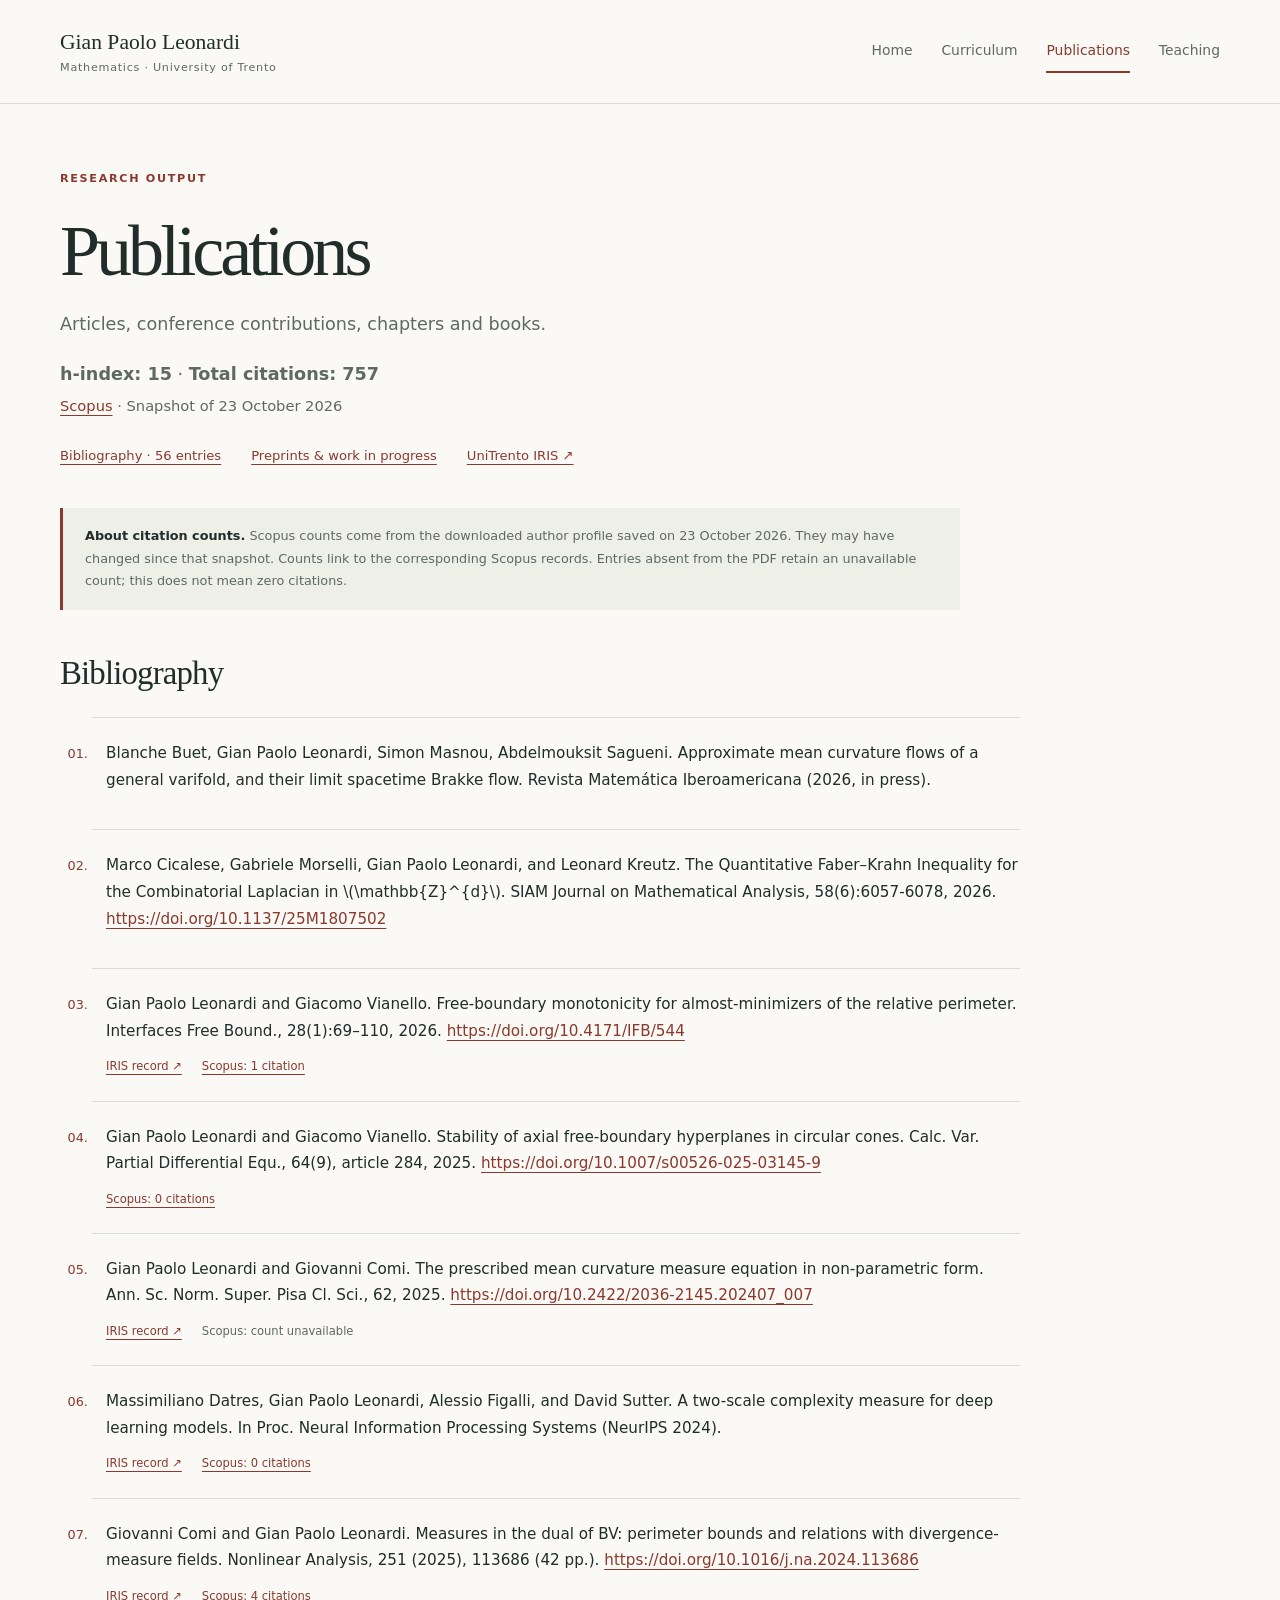
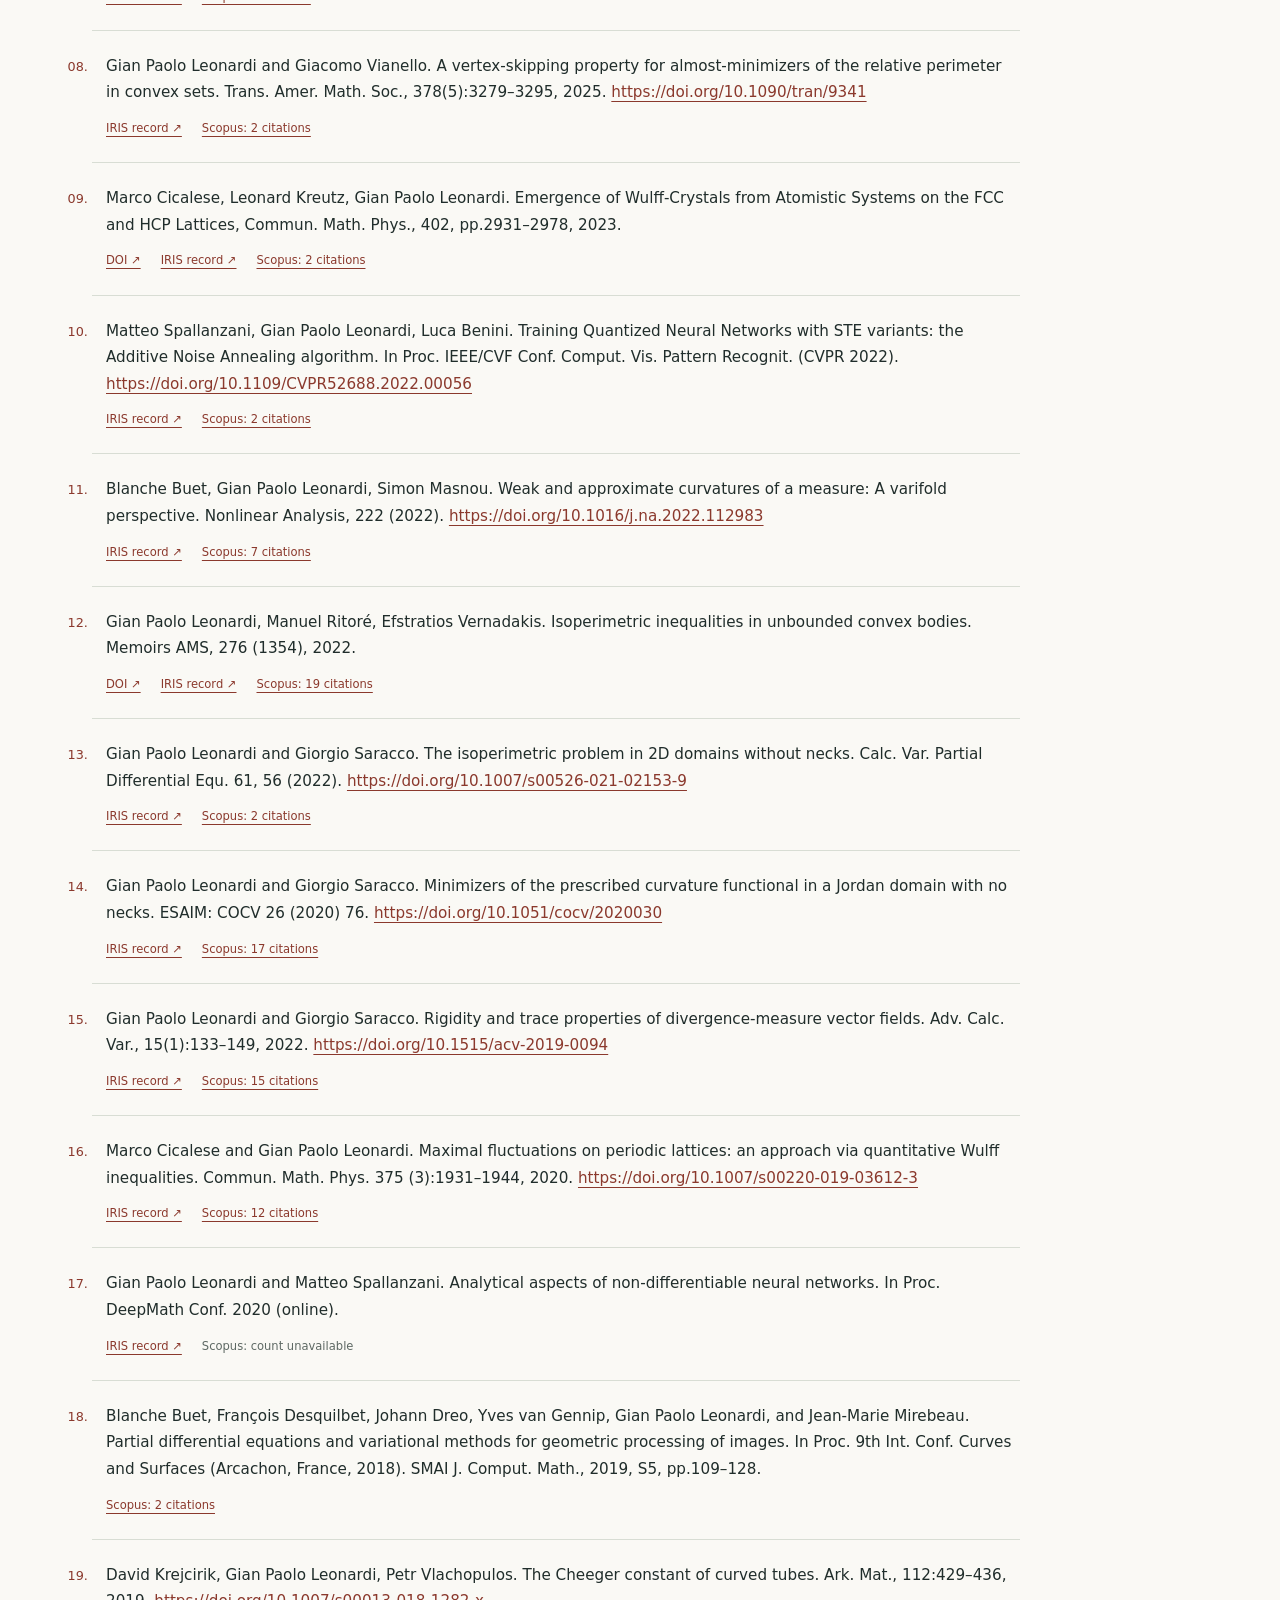
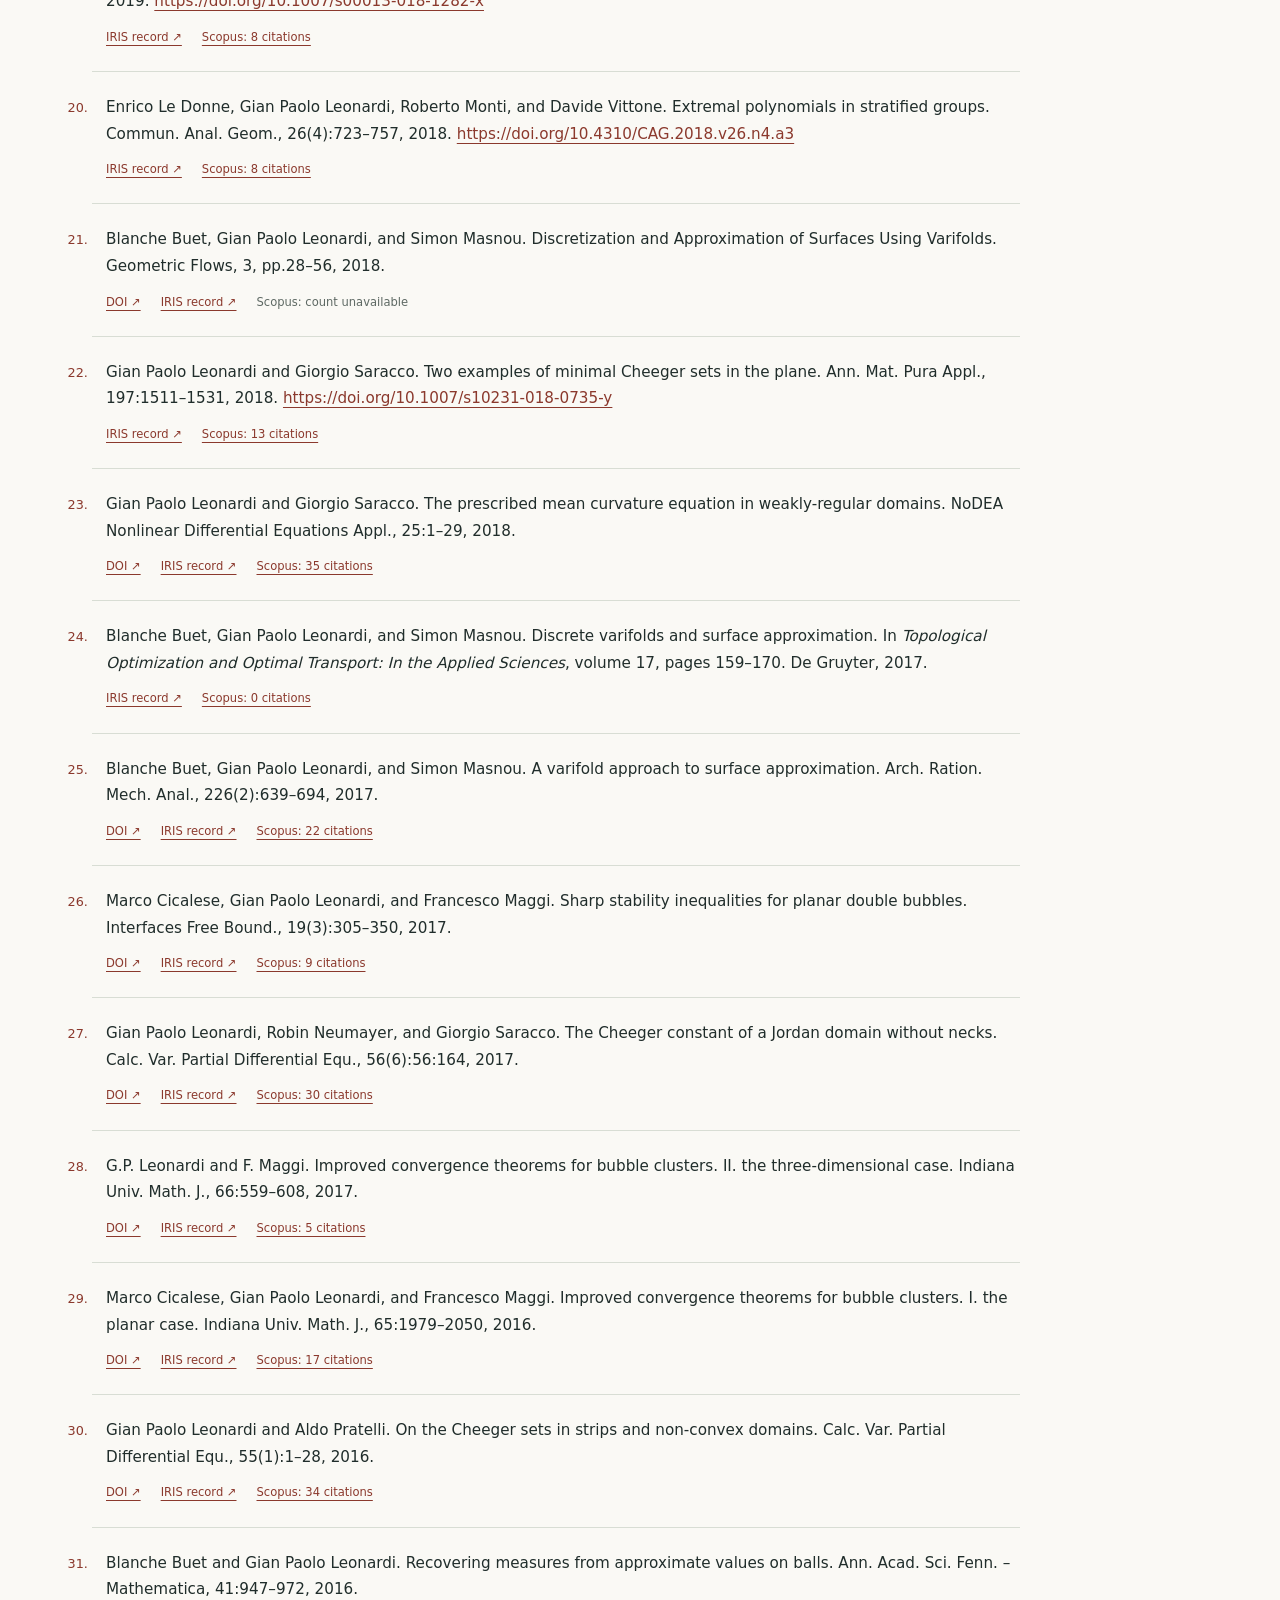
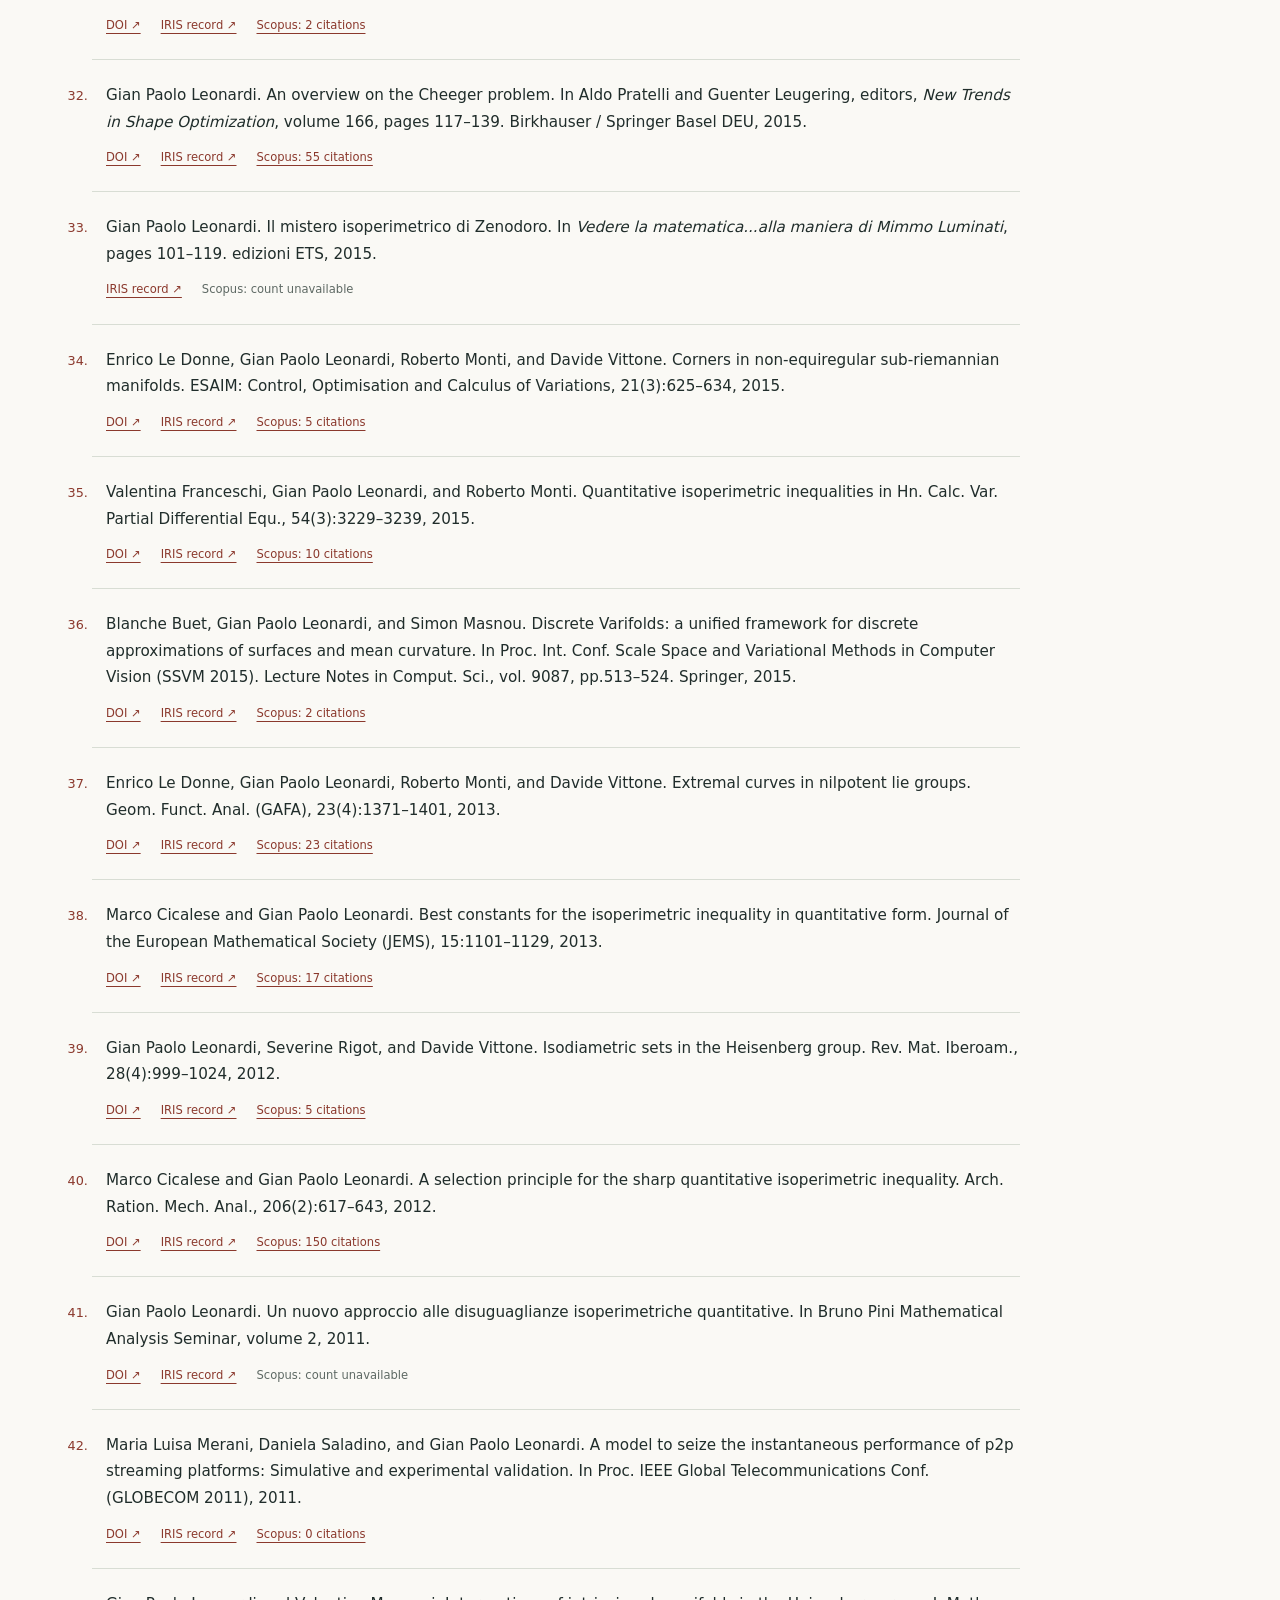
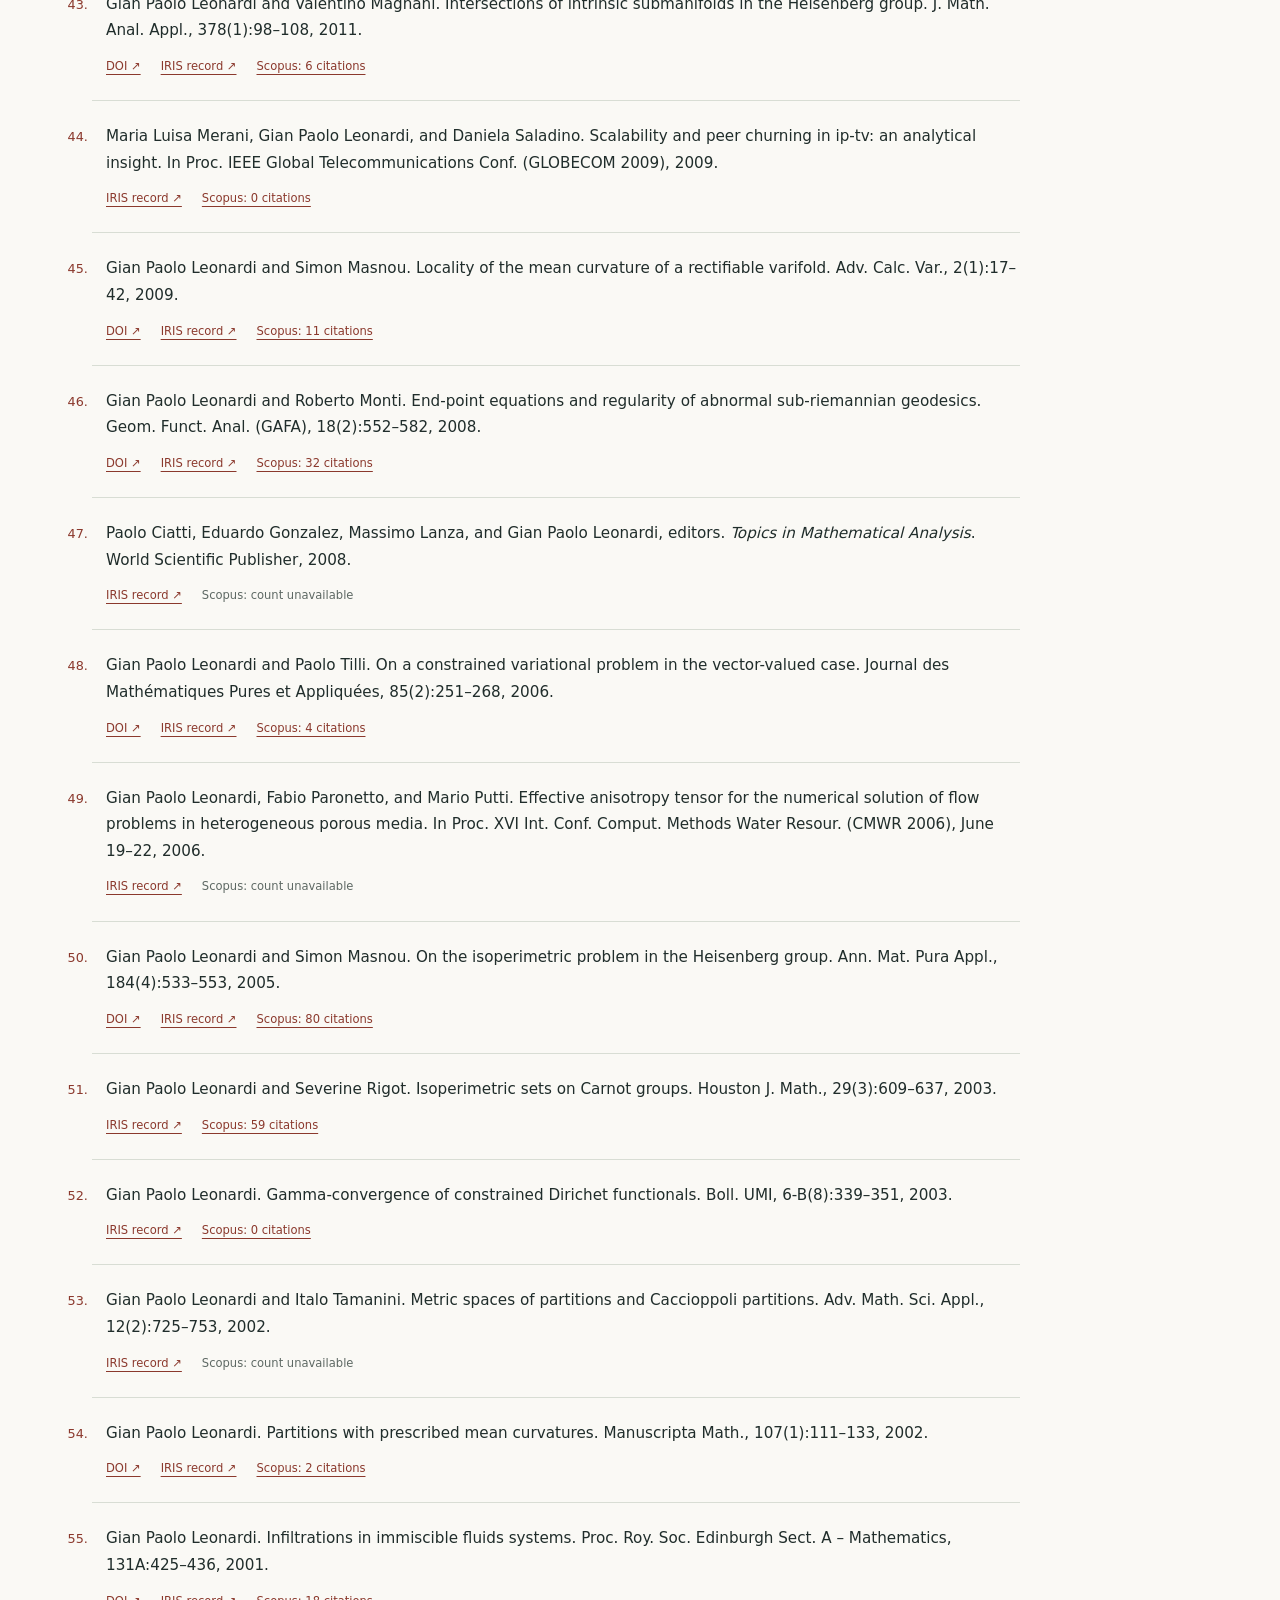
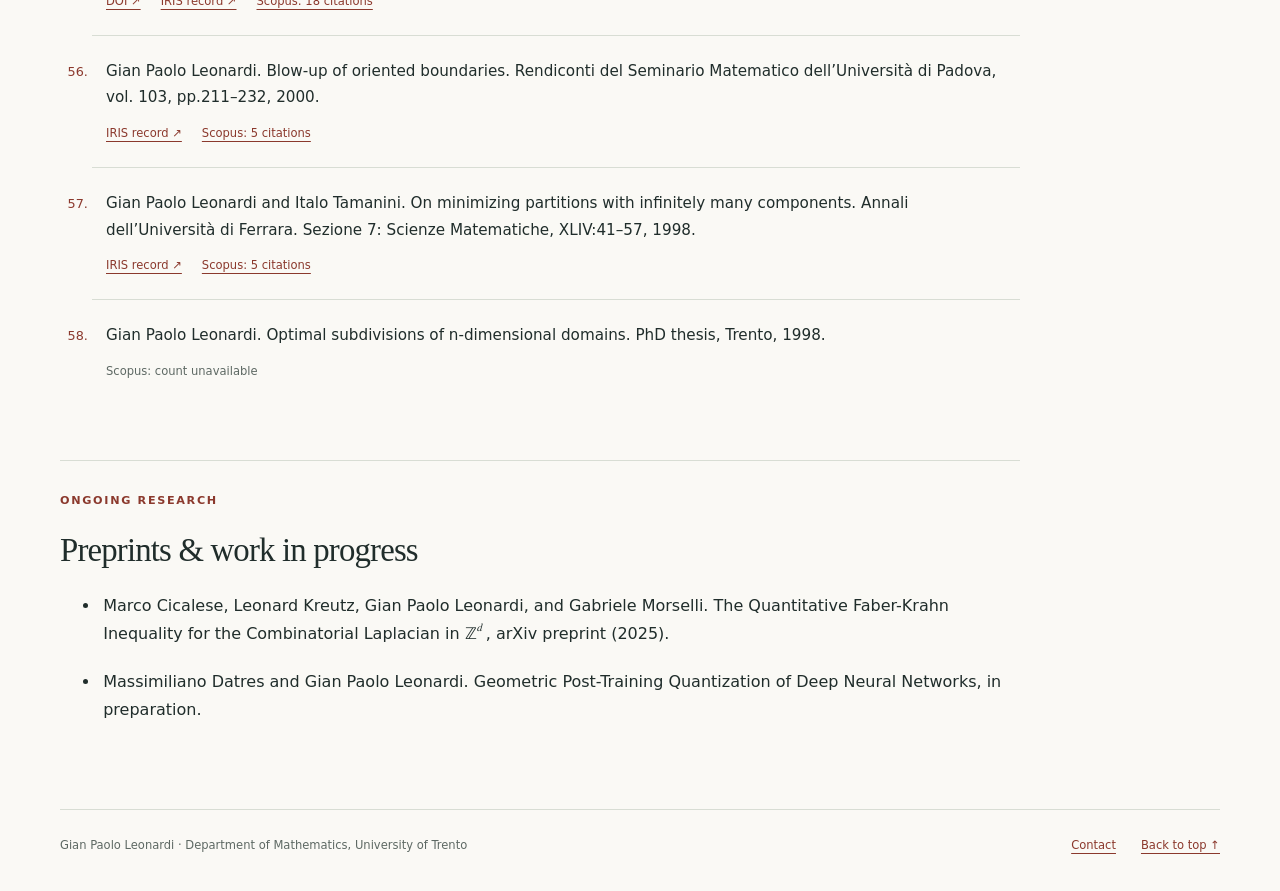
==== commit da1aafb7: "webpage update 18/11/2026" ====
--- a/publications.html
+++ b/publications.html
@@ -24,6 +24,12 @@
 <!--  <a href="data/publications.json" download>Download the publication archive</a> · <a href="data/scopus_author_7005264399_2026-10-23.json" download>Scopus source archive</a>.-->
 </aside>
 <section id="bibliography" aria-labelledby="bibliography-title"><h2 id="bibliography-title">Bibliography</h2><ol class="publications">
+  
+<li id="publication-57"><p>Blanche Buet, Gian Paolo Leonardi, Simon Masnou, Abdelmouksit Sagueni. Approximate mean curvature flows of a general varifold, and their limit spacetime Brakke flow. Revista Matemática Iberoamericana (2026, in press).</p></li>
+
+<li id="publication-58"><p>Marco Cicalese, Gabriele Morselli, Gian Paolo Leonardi, and Leonard Kreutz. The Quantitative Faber–Krahn Inequality for the Combinatorial Laplacian in \(\mathbb{Z}^{d}\). SIAM Journal on Mathematical Analysis, 58(6):6057-6078, 2026. <a href="https://doi.org/10.1137/25M1807502" class="uri">https://doi.org/10.1137/25M1807502</a></p></li>
+
+
 <li id="publication-1"><p>Gian Paolo Leonardi and Giacomo Vianello. Free-boundary monotonicity for almost-minimizers of the relative perimeter. Interfaces Free Bound., 28(1):69–110, 2026. <a href="https://doi.org/10.4171/IFB/544" class="uri">https://doi.org/10.4171/IFB/544</a></p>
 <div class="publication-meta"><a href="https://iris.unitn.it/handle/11572/476597">IRIS record ↗</a> <a href="https://www.scopus.com/pages/publications/105051753095?origin=resultslist" title="Scopus: 1 citation · Scopus PDF snapshot 23 October 2026">Scopus: 1 citation</a></div></li>
 <li id="publication-56"><p>Gian Paolo Leonardi and Giacomo Vianello. Stability of axial free-boundary hyperplanes in circular cones. Calc. Var. Partial Differential Equ., 64(9), article 284, 2025. <a href="https://doi.org/10.1007/s00526-025-03145-9" class="uri">https://doi.org/10.1007/s00526-025-03145-9</a></p>
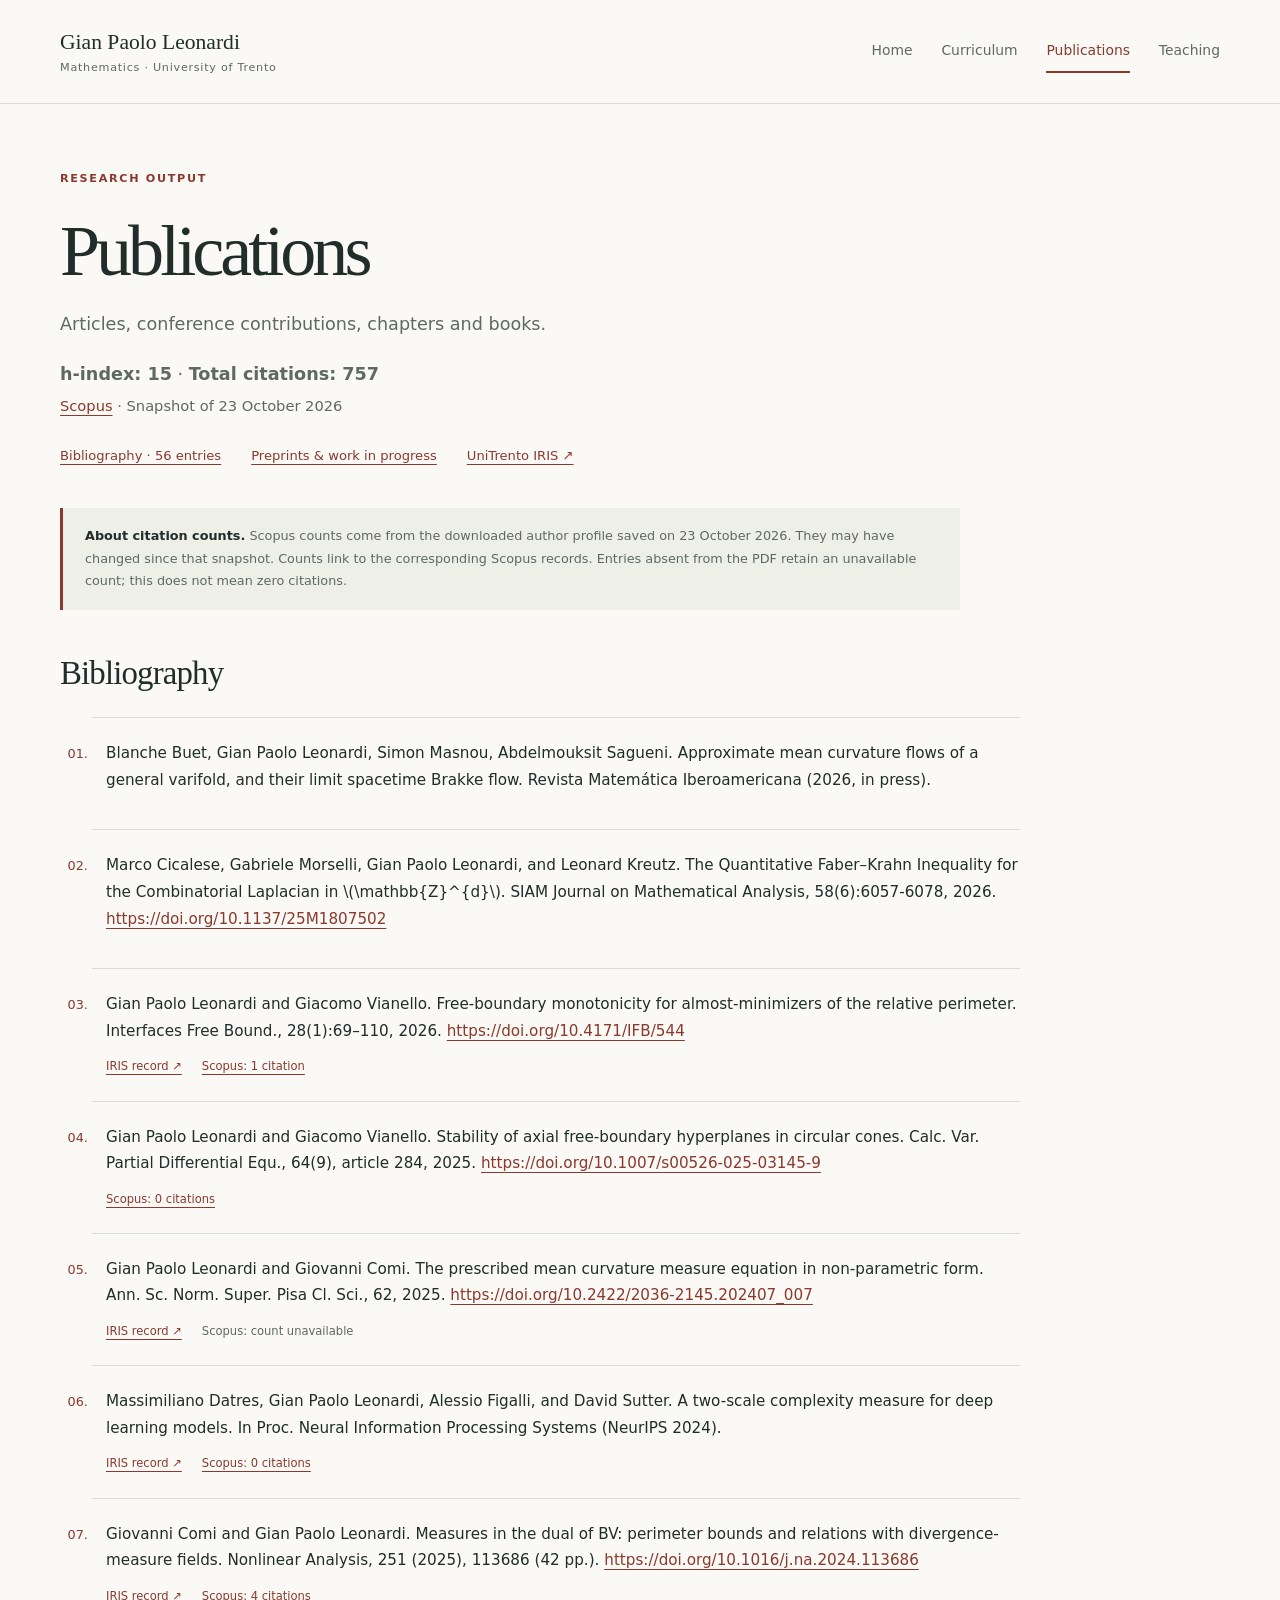
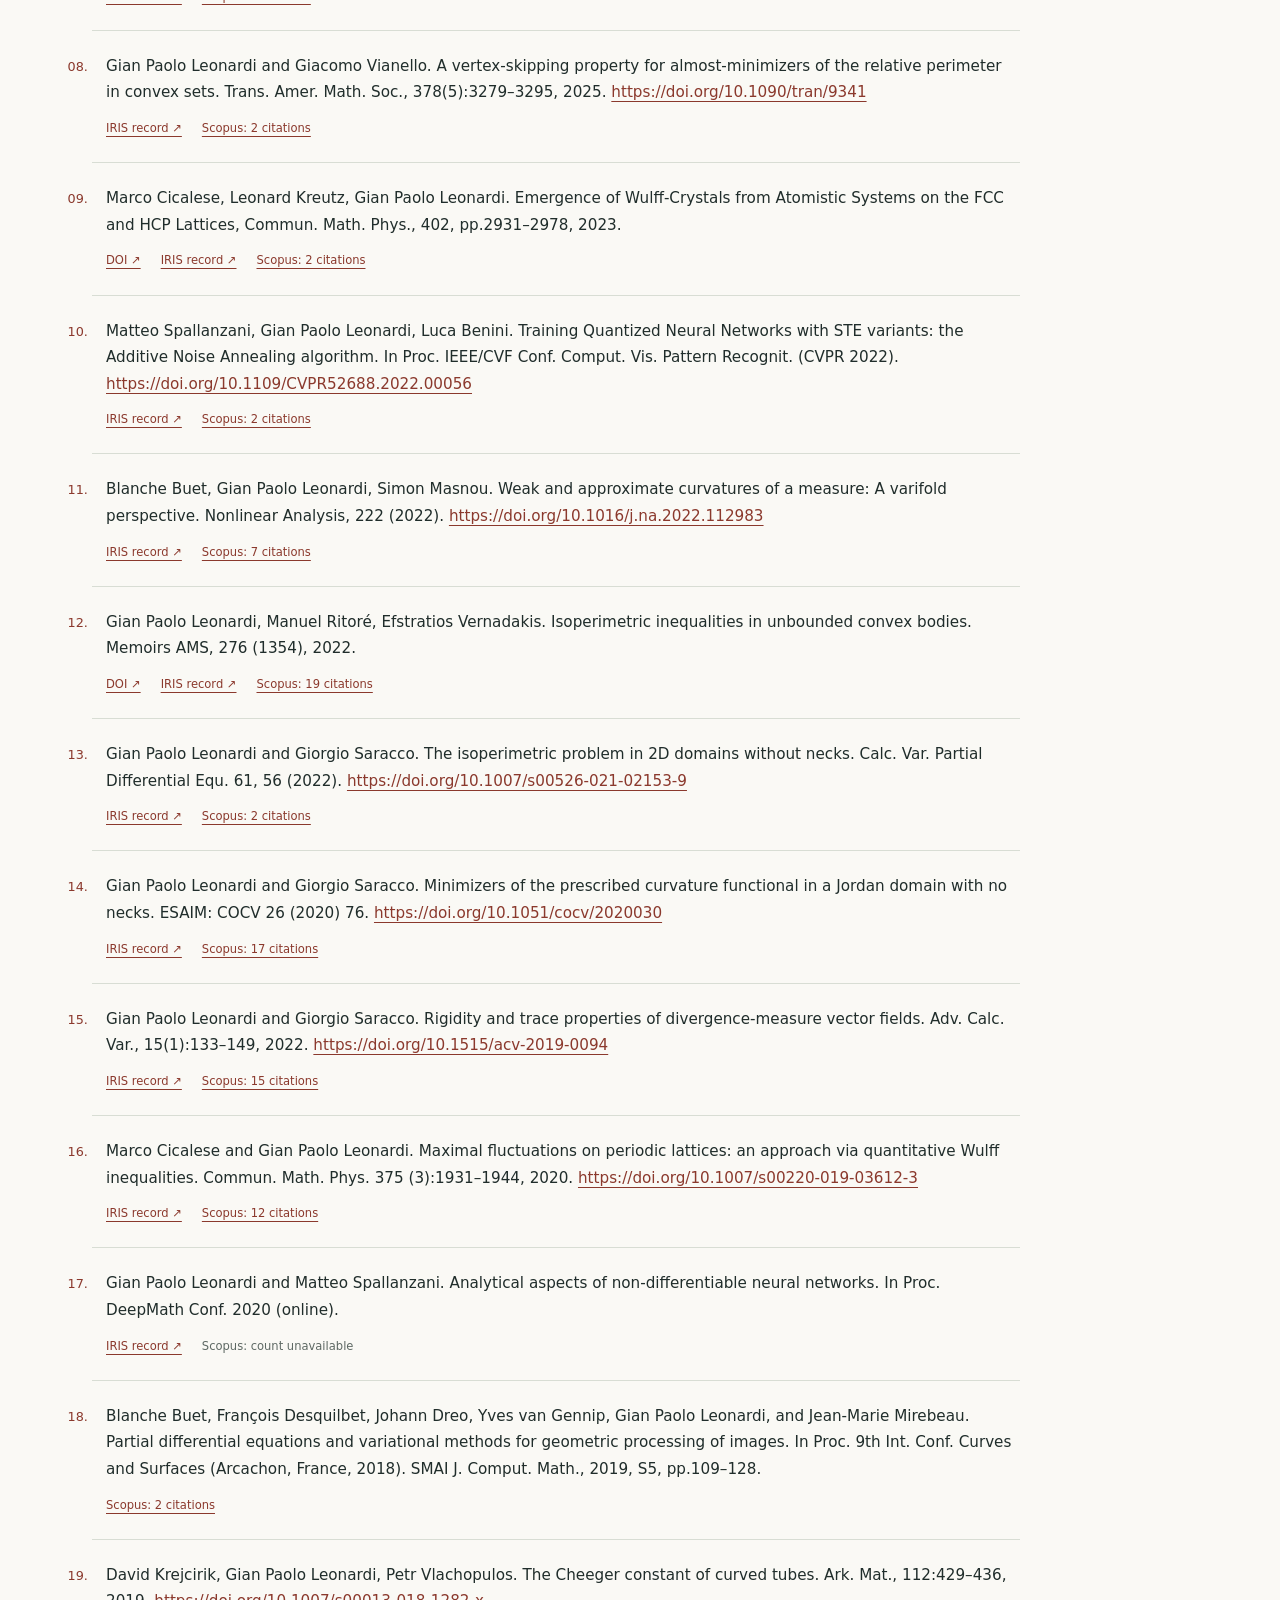
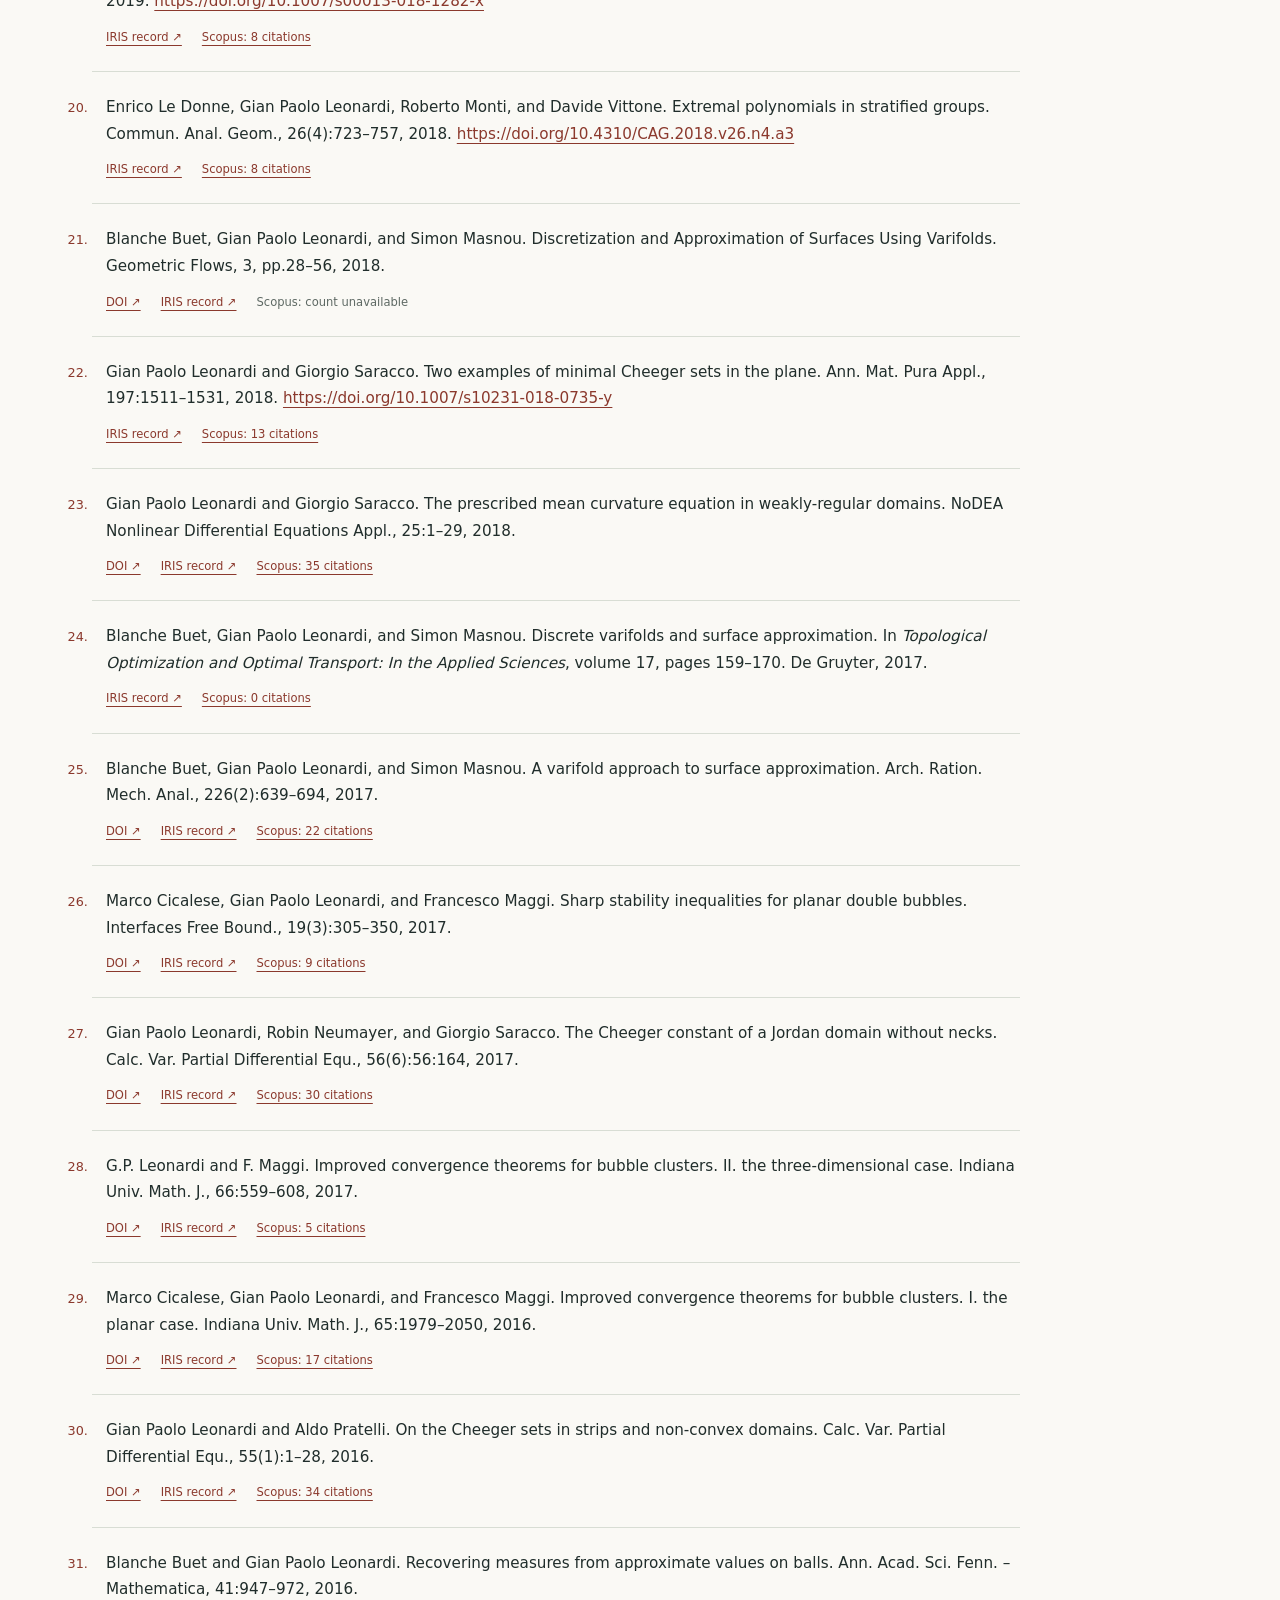
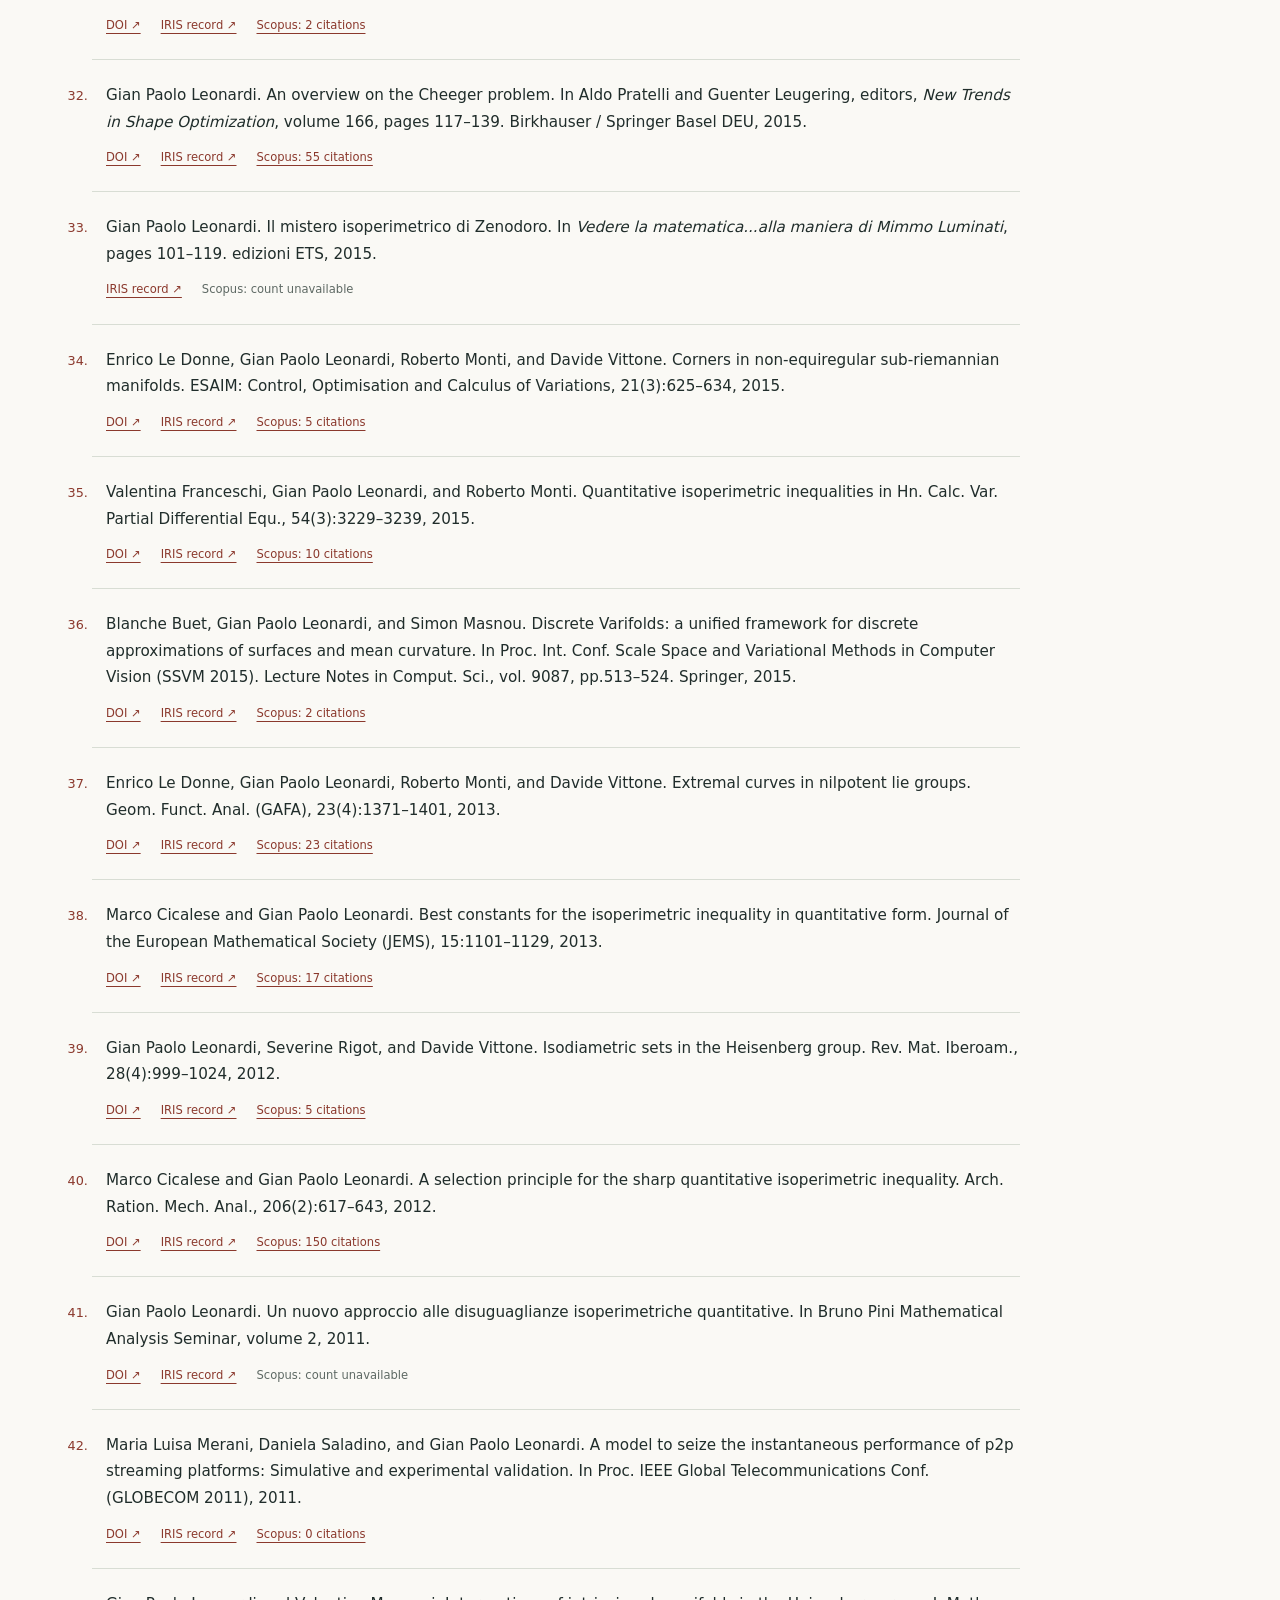
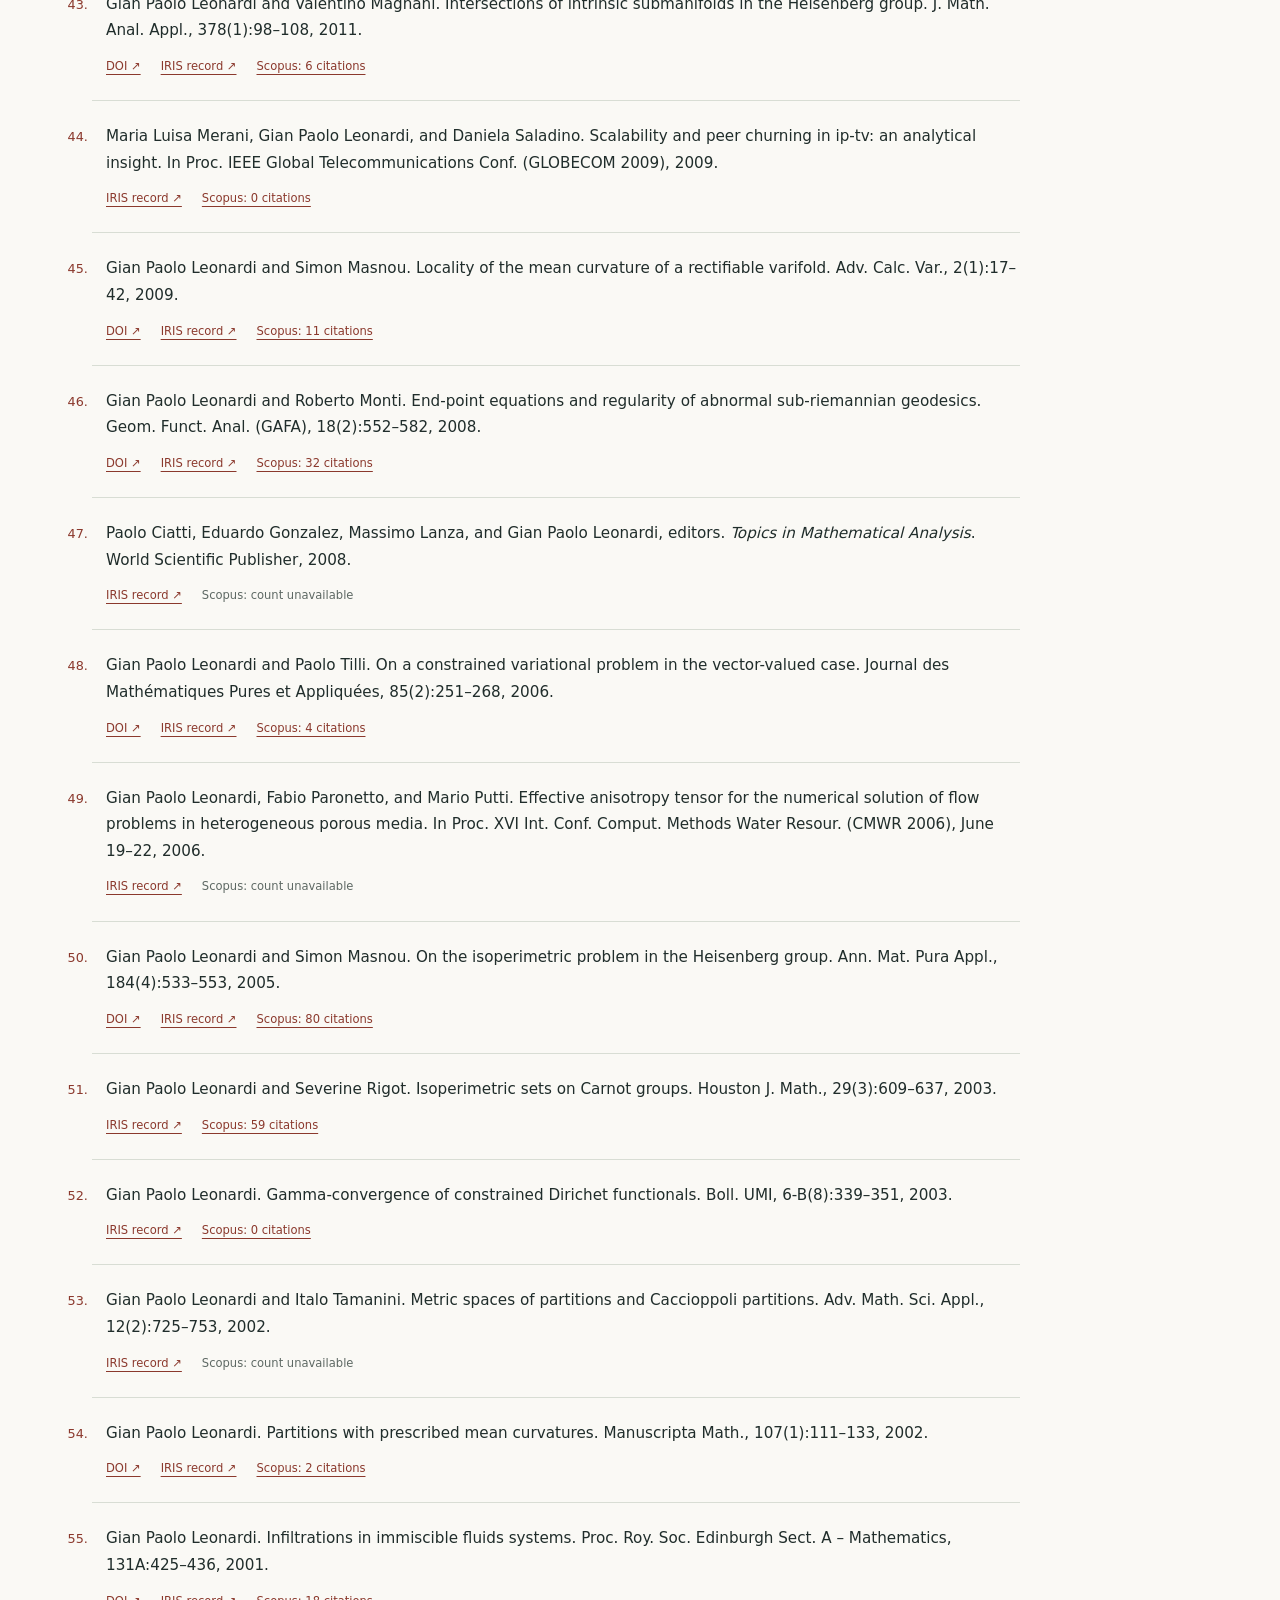
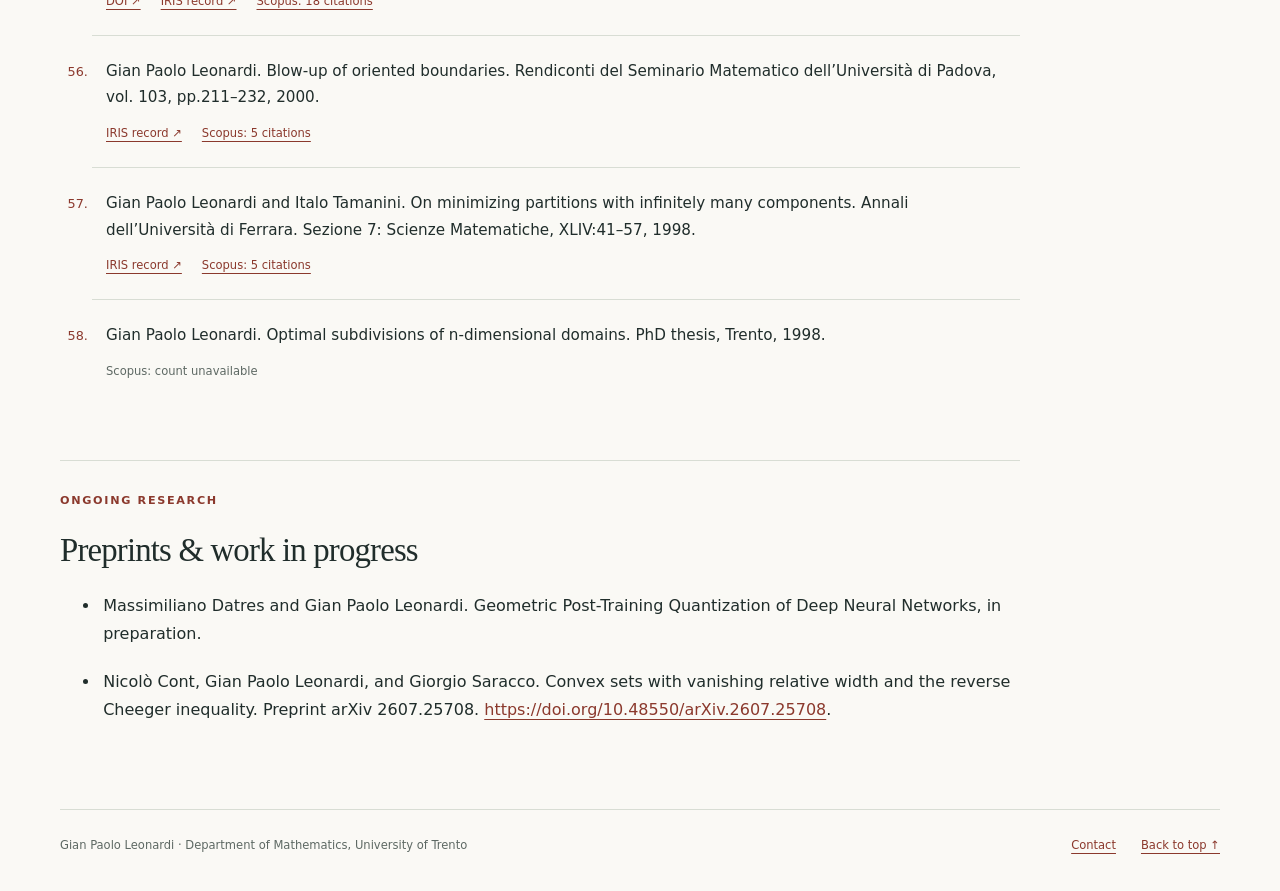
==== commit 7093b26c: "webpage update 18/11/2026" ====
--- a/publications.html
+++ b/publications.html
@@ -144,8 +144,8 @@
 <div class="publication-meta"><span title="Scopus: count unavailable · Not listed in the Scopus PDF snapshot of 23 October 2026">Scopus: count unavailable</span></div></li>
 </ol></section>
 <section class="cv-section" id="preprints"><p class="eyebrow">Ongoing research</p><h2>Preprints &amp; work in progress</h2><ul>
-<li id="preprint-1"><p>Marco Cicalese, Leonard Kreutz, Gian Paolo Leonardi, and Gabriele Morselli. The Quantitative Faber-Krahn Inequality for the Combinatorial Laplacian in <math display="inline" xmlns="http://www.w3.org/1998/Math/MathML"><semantics><msup><mi mathvariant="double-struck">ℤ</mi><mi>d</mi></msup><annotation encoding="application/x-tex">\mathbb{Z}^d</annotation></semantics></math>, arXiv preprint (2025).</p></li>
-<li id="preprint-2"><p>Massimiliano Datres and Gian Paolo Leonardi. Geometric Post-Training Quantization of Deep Neural Networks, in preparation.</p></li>
+<li id="preprint-1"><p>Massimiliano Datres and Gian Paolo Leonardi. Geometric Post-Training Quantization of Deep Neural Networks, in preparation.</p></li>
+<li id="preprint-2"><p>Nicolò Cont, Gian Paolo Leonardi, and Giorgio Saracco. Convex sets with vanishing relative width and the reverse Cheeger inequality. Preprint arXiv 2607.25708. <a href="https://doi.org/10.48550/arXiv.2607.25708">https://doi.org/10.48550/arXiv.2607.25708</a>.</p></li>
 </ul>
 </section>
 </main>
